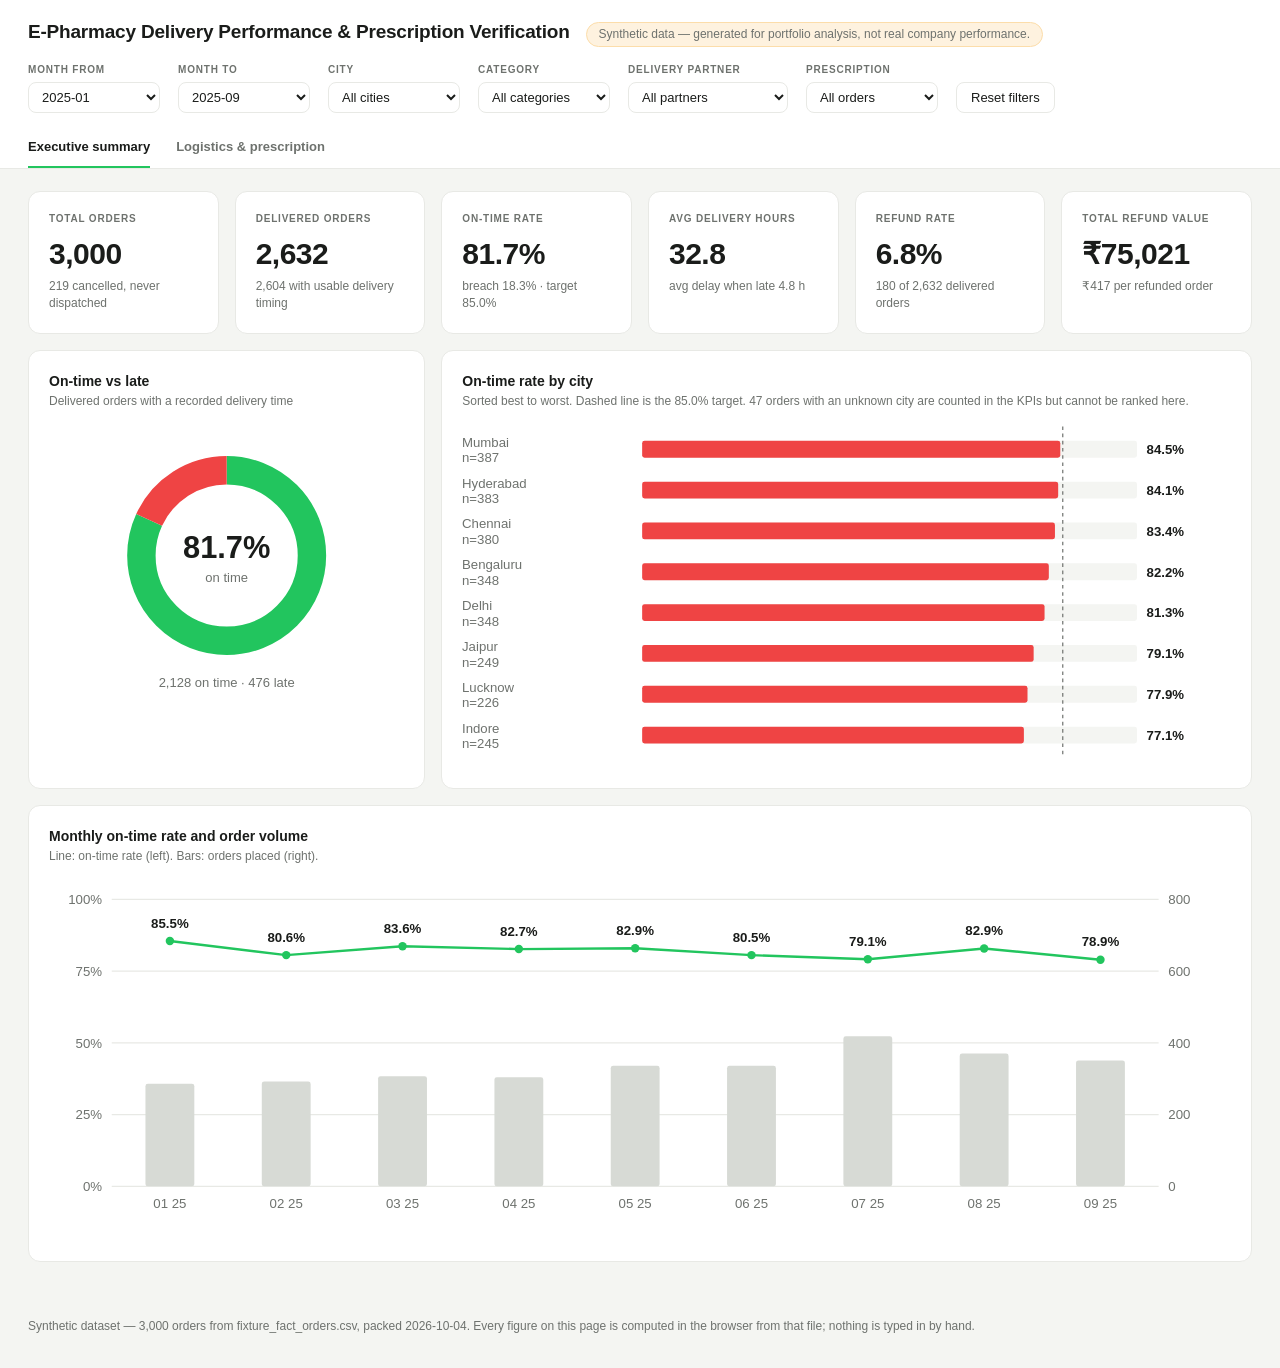
==== dashboard/index.html @ 130561b1 "Add synthetic data generator, cleaning pipeline and SQLite database Seeded generator with dirty-data" ====
<!DOCTYPE html>
<html lang="en">
<head>
<meta charset="utf-8">
<meta name="viewport" content="width=device-width, initial-scale=1">
<title>E-Pharmacy Delivery SLA Dashboard</title>
<link rel="stylesheet" href="styles.css">
</head>
<body>

<header class="topbar">
  <div class="masthead">
    <h1>E-Pharmacy Delivery Performance &amp; Prescription Verification</h1>
    <span class="disclaimer">Synthetic data — generated for portfolio analysis, not real company performance.</span>
  </div>

  <div class="filters">
    <div class="filter">
      <label for="f-from">Month from</label>
      <select id="f-from"></select>
    </div>
    <div class="filter">
      <label for="f-to">Month to</label>
      <select id="f-to"></select>
    </div>
    <div class="filter">
      <label for="f-city">City</label>
      <select id="f-city"></select>
    </div>
    <div class="filter">
      <label for="f-cat">Category</label>
      <select id="f-cat"></select>
    </div>
    <div class="filter">
      <label for="f-partner">Delivery partner</label>
      <select id="f-partner"></select>
    </div>
    <div class="filter">
      <label for="f-rx">Prescription</label>
      <select id="f-rx"></select>
    </div>
    <button id="reset" type="button">Reset filters</button>
  </div>

  <nav class="tabs" role="tablist">
    <button class="tab" id="tab-exec" role="tab" aria-selected="true" aria-controls="page-exec">Executive summary</button>
    <button class="tab" id="tab-ops" role="tab" aria-selected="false" aria-controls="page-ops">Logistics &amp; prescription</button>
  </nav>
</header>

<main>

<section class="page" id="page-exec" role="tabpanel" aria-labelledby="tab-exec">
  <div class="row" id="kpis"></div>

  <div class="row">
    <div class="card w4">
      <h2>On-time vs late</h2>
      <p class="sub">Delivered orders with a recorded delivery time</p>
      <div id="c-split"></div>
    </div>
    <div class="card w8">
      <h2>On-time rate by city</h2>
      <p class="sub" id="city-sub"></p>
      <div id="c-city"></div>
    </div>
  </div>

  <div class="row">
    <div class="card w12">
      <h2>Monthly on-time rate and order volume</h2>
      <p class="sub">Line: on-time rate (left). Bars: orders placed (right).</p>
      <div id="c-trend"></div>
    </div>
  </div>
</section>

<section class="page" id="page-ops" role="tabpanel" aria-labelledby="tab-ops" hidden>
  <div class="row">
    <div class="card w5">
      <h2>Late share by delivery partner</h2>
      <p class="sub">Bar length is the breach rate; n is the partner's SLA-eligible deliveries.</p>
      <div id="c-partner"></div>
    </div>
    <div class="card w7">
      <h2>On-time rate by city and partner</h2>
      <p class="sub" id="matrix-sub"></p>
      <div id="c-matrix"></div>
      <p class="note" id="matrix-note"></p>
    </div>
  </div>

  <div class="row">
    <div class="card w6">
      <h2>SLA breach rate by verification time</h2>
      <p class="sub">Prescription orders only, grouped by minutes to verify</p>
      <div id="c-bucket"></div>
      <p class="note">Verification happens <strong>inside</strong> the delivery window — the clock starts when the order is placed, so verification minutes are never added on top of delivery hours. These buckets are segmentation, not causation: slow verification and slow delivery can share an upstream cause.</p>
    </div>
    <div class="card w6">
      <h2>Chronic vs OTC</h2>
      <p class="sub">Same denominators as the KPI cards, split by medicine category</p>
      <div id="c-cat"></div>
    </div>
  </div>

  <div class="row">
    <div class="card w6">
      <h2>Refund value by city</h2>
      <p class="sub">Total refunded amount; refund incidence is reported separately in the KPI row.</p>
      <div id="c-refund-city"></div>
    </div>
    <div class="card w6">
      <h2>Refund value by partner</h2>
      <p class="sub">Total refunded amount on delivered orders</p>
      <div id="c-refund-partner"></div>
    </div>
  </div>
</section>

</main>

<footer id="provenance"></footer>

<script src="data/dashboard_data.js"></script>
<script src="app.js"></script>
</body>
</html>
---- dashboard/styles.css ----
:root {
  --canvas: #F4F5F2;
  --card: #FFFFFF;
  --border: #E8E9E5;
  --ink: #1A1C1A;
  --muted: #6E726E;
  --green: #22C55E;
  --red: #EF4444;
  --amber: #F59E0B;
  --gray: #D7DAD5;

  --radius: 12px;
  --pad: 20px;
  --font: "Segoe UI", "Segoe UI Variable Text", Tahoma, Geneva, Verdana, sans-serif;
}

* { box-sizing: border-box; }

body {
  margin: 0;
  background: var(--canvas);
  color: var(--ink);
  font-family: var(--font);
  font-size: 14px;
  line-height: 1.45;
}

h1, h2, h3 { margin: 0; font-weight: 600; }

.topbar {
  background: var(--card);
  border-bottom: 1px solid var(--border);
  padding: 18px 28px 0;
}

.masthead {
  display: flex;
  flex-wrap: wrap;
  align-items: baseline;
  gap: 8px 16px;
}

.masthead h1 { font-size: 19px; letter-spacing: -0.2px; }

.disclaimer {
  font-size: 12px;
  color: var(--muted);
  background: color-mix(in srgb, var(--amber) 13%, var(--card));
  border: 1px solid color-mix(in srgb, var(--amber) 35%, var(--card));
  border-radius: 999px;
  padding: 3px 12px;
}

.filters {
  display: flex;
  flex-wrap: wrap;
  align-items: flex-end;
  gap: 12px 18px;
  padding: 16px 0;
}

.filter { display: flex; flex-direction: column; gap: 4px; }

.filter label {
  font-size: 10px;
  font-weight: 600;
  letter-spacing: 0.08em;
  text-transform: uppercase;
  color: var(--muted);
}

select {
  font-family: inherit;
  font-size: 13px;
  color: var(--ink);
  background: var(--card);
  border: 1px solid var(--border);
  border-radius: 8px;
  padding: 6px 9px;
  min-width: 132px;
}

select:focus-visible, button:focus-visible {
  outline: 2px solid var(--green);
  outline-offset: 1px;
}

#reset {
  font-family: inherit;
  font-size: 13px;
  color: var(--ink);
  background: var(--card);
  border: 1px solid var(--border);
  border-radius: 8px;
  padding: 7px 14px;
  cursor: pointer;
}

#reset:hover { border-color: var(--gray); background: var(--canvas); }

.tabs { display: flex; gap: 26px; }

.tab {
  font-family: inherit;
  font-size: 13px;
  font-weight: 600;
  color: var(--muted);
  background: none;
  border: none;
  border-bottom: 2px solid transparent;
  padding: 10px 0 12px;
  cursor: pointer;
}

.tab[aria-selected="true"] { color: var(--ink); border-bottom-color: var(--green); }

main { padding: 22px 28px 40px; }

.page[hidden] { display: none; }

.row {
  display: grid;
  gap: 16px;
  margin-bottom: 16px;
  grid-template-columns: repeat(12, 1fr);
}

.card {
  background: var(--card);
  border: 1px solid var(--border);
  border-radius: var(--radius);
  padding: var(--pad);
  min-width: 0;
}

.card > h2 { font-size: 14px; margin-bottom: 2px; }

.card .sub {
  font-size: 12px;
  color: var(--muted);
  margin: 0 0 14px;
}

.kpi { grid-column: span 2; }

.kpi .label {
  font-size: 10px;
  font-weight: 600;
  letter-spacing: 0.08em;
  text-transform: uppercase;
  color: var(--muted);
}

.kpi .value {
  font-size: 30px;
  font-weight: 600;
  letter-spacing: -0.5px;
  margin: 6px 0 2px;
}

.kpi .delta { font-size: 12px; color: var(--muted); }

.w4 { grid-column: span 4; }
.w5 { grid-column: span 5; }
.w6 { grid-column: span 6; }
.w7 { grid-column: span 7; }
.w8 { grid-column: span 8; }
.w12 { grid-column: span 12; }

.chart { width: 100%; height: auto; display: block; }

.axis-text { font-size: 11px; fill: var(--muted); }
.value-text { font-size: 11px; font-weight: 600; fill: var(--ink); }
.donut-value { font-size: 26px; font-weight: 600; fill: var(--ink); }
.grid-line { stroke: var(--border); stroke-width: 1; }
.bar-pos { fill: var(--green); }
.bar-neg { fill: var(--red); }
.bar-warn { fill: var(--amber); }
.bar-mute { fill: var(--gray); }
.track { fill: var(--canvas); }
.arc-pos, .arc-neg { fill: none; stroke-width: 24; }
.arc-pos { stroke: var(--green); }
.arc-neg { stroke: var(--red); }
.target-line { stroke: var(--muted); stroke-width: 1; stroke-dasharray: 3 3; }
.trend-line { stroke: var(--green); stroke-width: 2; fill: none; }
.trend-dot { fill: var(--green); }

.legend {
  display: flex;
  flex-wrap: wrap;
  gap: 6px 16px;
  font-size: 12px;
  color: var(--muted);
  margin-top: 12px;
}

.legend span { display: inline-flex; align-items: center; gap: 6px; }

.swatch { width: 10px; height: 10px; border-radius: 2px; display: inline-block; }
.swatch.pos { background: var(--green); }
.swatch.neg { background: var(--red); }
.swatch.mute { background: var(--gray); }

.note {
  font-size: 12px;
  color: var(--muted);
  border-left: 2px solid var(--border);
  padding-left: 12px;
  margin: 14px 0 0;
}

table.matrix { border-collapse: collapse; width: 100%; font-size: 12px; }

table.matrix th {
  font-size: 10px;
  font-weight: 600;
  letter-spacing: 0.06em;
  text-transform: uppercase;
  color: var(--muted);
  text-align: center;
  padding: 7px 6px;
  border-bottom: 1px solid var(--border);
}

table.matrix th.rowhead { text-align: left; }

table.matrix td {
  text-align: center;
  padding: 8px 6px;
  border-bottom: 1px solid var(--border);
}

table.matrix td.rowhead {
  text-align: left;
  font-weight: 600;
  background: var(--card);
}

.cell-rate { font-weight: 600; display: block; }
.cell-n { font-size: 10px; color: var(--muted); display: block; }
.cell-thin { outline: 1px dashed var(--gray); outline-offset: -2px; opacity: 0.75; }

.empty {
  color: var(--muted);
  font-size: 13px;
  text-align: center;
  padding: 36px 0;
}

footer {
  padding: 0 28px 32px;
  font-size: 12px;
  color: var(--muted);
}

@media (max-width: 1100px) {
  .kpi { grid-column: span 4; }
  .w4, .w5, .w6, .w7, .w8 { grid-column: span 12; }
}

@media (max-width: 640px) {
  main, .topbar, footer { padding-left: 14px; padding-right: 14px; }
  .kpi { grid-column: span 6; }
}
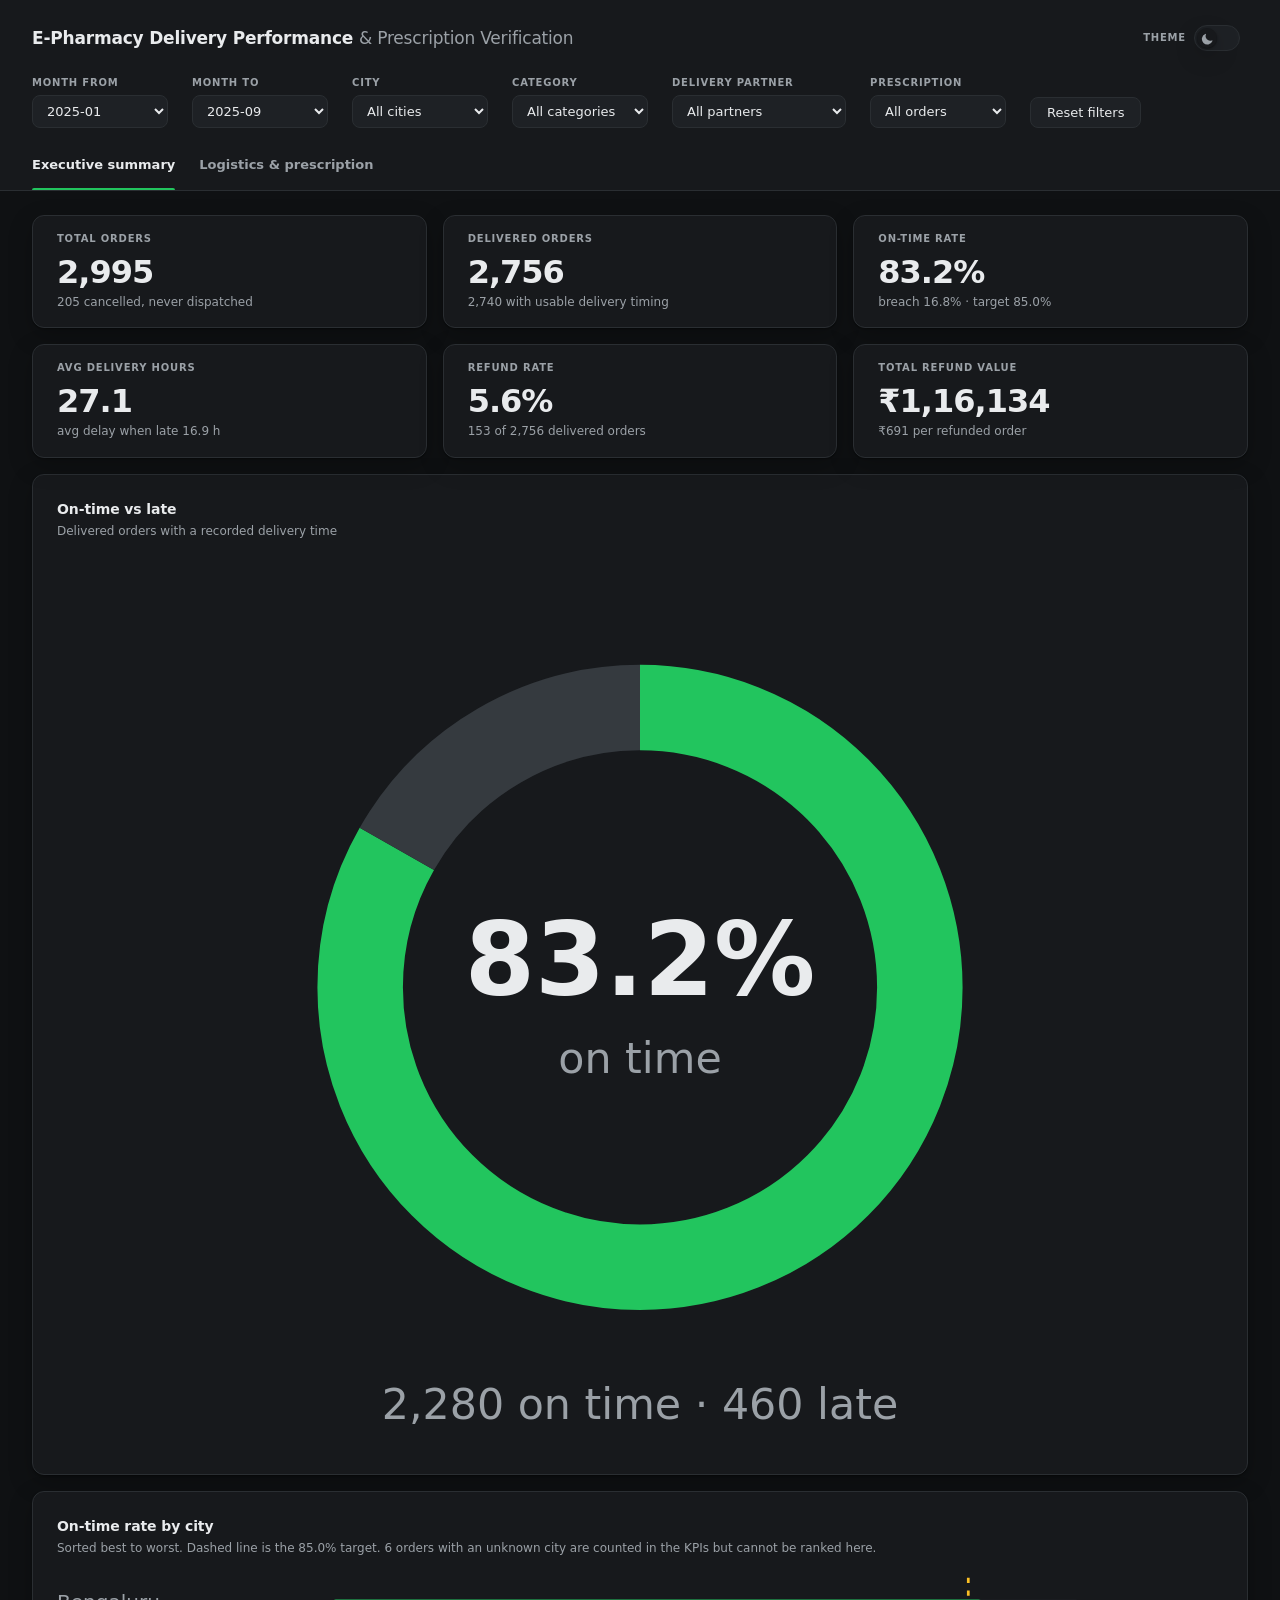
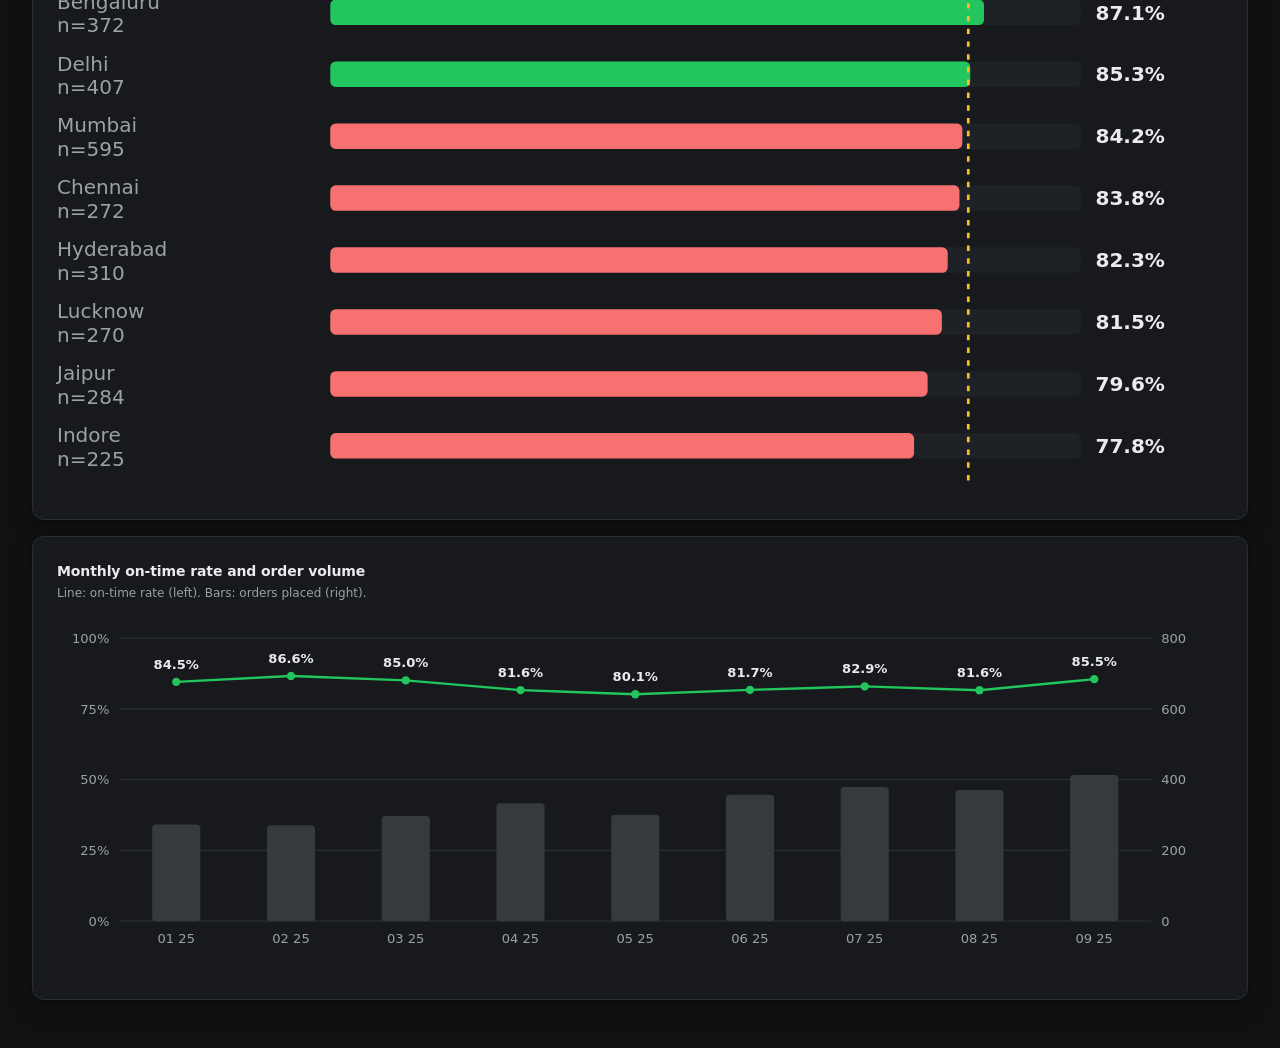
==== commit e730df5e: "Add Excel workbook and static dashboard Formula-driven KPI sheets with native charts, and a dependen" ====
--- a/dashboard/index.html
+++ b/dashboard/index.html
@@ -1,17 +1,38 @@
 <!DOCTYPE html>
-<html lang="en">
+<html lang="en" data-theme="dark">
 <head>
 <meta charset="utf-8">
 <meta name="viewport" content="width=device-width, initial-scale=1">
 <title>E-Pharmacy Delivery SLA Dashboard</title>
+<script>
+  // Runs before first paint so a stored light theme never flashes dark first.
+  try {
+    if (localStorage.getItem("theme") === "light") document.documentElement.dataset.theme = "light";
+  } catch (e) { /* private window or blocked storage: keep the default */ }
+</script>
 <link rel="stylesheet" href="styles.css">
 </head>
 <body>
 
 <header class="topbar">
   <div class="masthead">
-    <h1>E-Pharmacy Delivery Performance &amp; Prescription Verification</h1>
-    <span class="disclaimer">Synthetic data — generated for portfolio analysis, not real company performance.</span>
+    <h1>E-Pharmacy Delivery Performance <span>&amp; Prescription Verification</span></h1>
+    <button class="toggle" id="theme-toggle" type="button" aria-pressed="true">
+      <span class="toggle-label">Theme</span>
+      <span class="toggle-track">
+        <span class="toggle-thumb">
+          <svg class="icon moon" viewBox="0 0 16 16" aria-hidden="true">
+            <path d="M13.2 10.4A5.6 5.6 0 0 1 6.1 3a.6.6 0 0 0-.86-.67 6.8 6.8 0 1 0 8.9 8.9.6.6 0 0 0-.67-.86Z"/>
+          </svg>
+          <svg class="icon sun" viewBox="0 0 16 16" aria-hidden="true">
+            <circle cx="8" cy="8" r="3.1"/>
+            <g stroke-width="1.5" stroke-linecap="round">
+              <path d="M8 1v1.8M8 13.2V15M15 8h-1.8M2.8 8H1M12.95 3.05l-1.27 1.27M4.32 11.68l-1.27 1.27M12.95 12.95l-1.27-1.27M4.32 4.32 3.05 3.05"/>
+            </g>
+          </svg>
+        </span>
+      </span>
+    </button>
   </div>
 
   <div class="filters">
@@ -45,24 +66,32 @@
   <nav class="tabs" role="tablist">
     <button class="tab" id="tab-exec" role="tab" aria-selected="true" aria-controls="page-exec">Executive summary</button>
     <button class="tab" id="tab-ops" role="tab" aria-selected="false" aria-controls="page-ops">Logistics &amp; prescription</button>
+    <span class="tab-ink" aria-hidden="true"></span>
   </nav>
 </header>
 
-<main>
+<main id="board">
 
 <section class="page" id="page-exec" role="tabpanel" aria-labelledby="tab-exec">
-  <div class="row" id="kpis"></div>
+  <div class="row" id="kpis">
+    <div class="card kpi"><div class="skel skel-kpi"></div></div>
+    <div class="card kpi"><div class="skel skel-kpi"></div></div>
+    <div class="card kpi"><div class="skel skel-kpi"></div></div>
+    <div class="card kpi"><div class="skel skel-kpi"></div></div>
+    <div class="card kpi"><div class="skel skel-kpi"></div></div>
+    <div class="card kpi"><div class="skel skel-kpi"></div></div>
+  </div>
 
   <div class="row">
     <div class="card w4">
       <h2>On-time vs late</h2>
       <p class="sub">Delivered orders with a recorded delivery time</p>
-      <div id="c-split"></div>
+      <div class="plot" id="c-split"><div class="skel ar-donut"></div></div>
     </div>
     <div class="card w8">
       <h2>On-time rate by city</h2>
-      <p class="sub" id="city-sub"></p>
-      <div id="c-city"></div>
+      <p class="sub" id="city-sub">&nbsp;</p>
+      <div class="plot" id="c-city"><div class="skel ar-city"></div></div>
     </div>
   </div>
 
@@ -70,7 +99,7 @@
     <div class="card w12">
       <h2>Monthly on-time rate and order volume</h2>
       <p class="sub">Line: on-time rate (left). Bars: orders placed (right).</p>
-      <div id="c-trend"></div>
+      <div class="plot" id="c-trend"><div class="skel ar-trend"></div></div>
     </div>
   </div>
 </section>
@@ -80,12 +109,12 @@
     <div class="card w5">
       <h2>Late share by delivery partner</h2>
       <p class="sub">Bar length is the breach rate; n is the partner's SLA-eligible deliveries.</p>
-      <div id="c-partner"></div>
+      <div class="plot" id="c-partner"><div class="skel ar-partner"></div></div>
     </div>
     <div class="card w7">
       <h2>On-time rate by city and partner</h2>
-      <p class="sub" id="matrix-sub"></p>
-      <div id="c-matrix"></div>
+      <p class="sub" id="matrix-sub">&nbsp;</p>
+      <div class="plot" id="c-matrix"><div class="skel ar-matrix"></div></div>
       <p class="note" id="matrix-note"></p>
     </div>
   </div>
@@ -94,13 +123,13 @@
     <div class="card w6">
       <h2>SLA breach rate by verification time</h2>
       <p class="sub">Prescription orders only, grouped by minutes to verify</p>
-      <div id="c-bucket"></div>
+      <div class="plot" id="c-bucket"><div class="skel ar-plot"></div></div>
       <p class="note">Verification happens <strong>inside</strong> the delivery window — the clock starts when the order is placed, so verification minutes are never added on top of delivery hours. These buckets are segmentation, not causation: slow verification and slow delivery can share an upstream cause.</p>
     </div>
     <div class="card w6">
       <h2>Chronic vs OTC</h2>
       <p class="sub">Same denominators as the KPI cards, split by medicine category</p>
-      <div id="c-cat"></div>
+      <div class="plot" id="c-cat"><div class="skel ar-plot"></div></div>
     </div>
   </div>
 
@@ -108,21 +137,21 @@
     <div class="card w6">
       <h2>Refund value by city</h2>
       <p class="sub">Total refunded amount; refund incidence is reported separately in the KPI row.</p>
-      <div id="c-refund-city"></div>
+      <div class="plot" id="c-refund-city"><div class="skel ar-refund"></div></div>
     </div>
     <div class="card w6">
       <h2>Refund value by partner</h2>
       <p class="sub">Total refunded amount on delivered orders</p>
-      <div id="c-refund-partner"></div>
+      <div class="plot" id="c-refund-partner"><div class="skel ar-partner"></div></div>
     </div>
   </div>
 </section>
 
 </main>
 
-<footer id="provenance"></footer>
+<div class="tip" id="tip" role="tooltip" hidden></div>
 
-<script src="data/dashboard_data.js"></script>
-<script src="app.js"></script>
+<script defer src="data/dashboard_data.js"></script>
+<script defer src="app.js"></script>
 </body>
 </html>
--- a/dashboard/styles.css
+++ b/dashboard/styles.css
@@ -1,164 +1,261 @@
 :root {
-  --canvas: #F4F5F2;
-  --card: #FFFFFF;
+  --bg: #0F1113;
+  --surface: #17191C;
+  --surface-2: #1E2125;
+  --border: #2A2E32;
+  --ink: #E9EBED;
+  --label: #9BA1A7;
+  --accent: #22C55E;
+  --negative: #F87171;
+  --warning: #FBBF24;
+  --neutral: #353A3F;
+
+  --shadow: 0 1px 2px rgba(0, 0, 0, 0.4), 0 8px 24px rgba(0, 0, 0, 0.22);
+  --shadow-lift: 0 2px 4px rgba(0, 0, 0, 0.45), 0 14px 34px rgba(0, 0, 0, 0.3);
+  --skel-sheen: rgba(255, 255, 255, 0.06);
+
+  --s1: 4px;
+  --s2: 8px;
+  --s3: 12px;
+  --s4: 16px;
+  --s5: 24px;
+  --s6: 32px;
+
+  --fs-kpi: 32px;
+  --fs-h1: 17px;
+  --fs-title: 14px;
+  --fs-body: 13px;
+  --fs-cap: 12px;
+  --fs-micro: 10px;
+
+  --radius: 12px;
+  --radius-sm: 8px;
+  --quick: 140ms;
+  --ease: cubic-bezier(0.2, 0, 0.2, 1);
+  --font: "Segoe UI", "Segoe UI Variable Text", system-ui, Tahoma, sans-serif;
+}
+
+:root[data-theme="light"] {
+  --bg: #F4F5F2;
+  --surface: #FFFFFF;
+  --surface-2: var(--bg);
   --border: #E8E9E5;
   --ink: #1A1C1A;
-  --muted: #6E726E;
-  --green: #22C55E;
-  --red: #EF4444;
-  --amber: #F59E0B;
-  --gray: #D7DAD5;
-
-  --radius: 12px;
-  --pad: 20px;
-  --font: "Segoe UI", "Segoe UI Variable Text", Tahoma, Geneva, Verdana, sans-serif;
+  --label: #6E726E;
+  --negative: #EF4444;
+  --warning: #F59E0B;
+  --neutral: #D7DAD5;
+
+  --shadow: 0 1px 2px rgba(26, 28, 26, 0.05), 0 6px 18px rgba(26, 28, 26, 0.05);
+  --shadow-lift: 0 2px 4px rgba(26, 28, 26, 0.07), 0 12px 28px rgba(26, 28, 26, 0.09);
+  --skel-sheen: rgba(26, 28, 26, 0.05);
 }
 
 * { box-sizing: border-box; }
 
 body {
   margin: 0;
-  background: var(--canvas);
+  background: var(--bg);
   color: var(--ink);
   font-family: var(--font);
-  font-size: 14px;
+  font-size: var(--fs-body);
   line-height: 1.45;
+  -webkit-font-smoothing: antialiased;
 }
 
 h1, h2, h3 { margin: 0; font-weight: 600; }
 
+.num, .kpi .value, .kpi .delta, table.matrix td, .chart text {
+  font-variant-numeric: tabular-nums;
+  font-feature-settings: "tnum" 1;
+}
+
 .topbar {
-  background: var(--card);
+  background: var(--surface);
   border-bottom: 1px solid var(--border);
-  padding: 18px 28px 0;
+  padding: var(--s4) var(--s6) 0;
+  position: sticky;
+  top: 0;
+  z-index: 5;
 }
 
 .masthead {
   display: flex;
   flex-wrap: wrap;
-  align-items: baseline;
-  gap: 8px 16px;
-}
-
-.masthead h1 { font-size: 19px; letter-spacing: -0.2px; }
-
-.disclaimer {
-  font-size: 12px;
-  color: var(--muted);
-  background: color-mix(in srgb, var(--amber) 13%, var(--card));
-  border: 1px solid color-mix(in srgb, var(--amber) 35%, var(--card));
+  align-items: center;
+  gap: var(--s2) var(--s4);
+}
+
+.masthead h1 {
+  font-size: var(--fs-h1);
+  letter-spacing: -0.2px;
+  margin-right: auto;
+}
+
+.masthead h1 span { color: var(--label); font-weight: 500; }
+
+
+.toggle {
+  display: inline-flex;
+  align-items: center;
+  gap: var(--s2);
+  min-height: 44px;
+  padding: 0 var(--s2);
+  background: none;
+  border: none;
+  border-radius: var(--radius-sm);
+  cursor: pointer;
+  font: inherit;
+  color: var(--label);
+}
+
+.toggle-label {
+  font-size: var(--fs-micro);
+  font-weight: 600;
+  letter-spacing: 0.08em;
+  text-transform: uppercase;
+}
+
+.toggle-track {
+  position: relative;
+  width: 46px;
+  height: 26px;
   border-radius: 999px;
-  padding: 3px 12px;
-}
+  background: var(--surface-2);
+  border: 1px solid var(--border);
+  transition: background var(--quick) var(--ease);
+}
+
+.toggle-thumb {
+  position: absolute;
+  top: 2px;
+  left: 2px;
+  width: 20px;
+  height: 20px;
+  border-radius: 50%;
+  background: var(--surface);
+  box-shadow: var(--shadow);
+  display: grid;
+  place-items: center;
+  transition: transform var(--quick) var(--ease);
+}
+
+:root[data-theme="light"] .toggle-thumb { transform: translateX(20px); }
+
+.icon { width: 13px; height: 13px; fill: var(--label); stroke: var(--label); }
+.icon.sun { stroke-width: 0; display: none; }
+.icon.sun circle { stroke-width: 0; }
+.icon.moon { stroke-width: 0; }
+:root[data-theme="light"] .icon.moon { display: none; }
+:root[data-theme="light"] .icon.sun { display: block; }
 
 .filters {
   display: flex;
   flex-wrap: wrap;
   align-items: flex-end;
-  gap: 12px 18px;
-  padding: 16px 0;
-}
-
-.filter { display: flex; flex-direction: column; gap: 4px; }
-
-.filter label {
-  font-size: 10px;
+  gap: var(--s3) var(--s5);
+  padding: var(--s4) 0;
+}
+
+.filter { display: flex; flex-direction: column; gap: var(--s1); }
+
+.filter label, .kpi .label, table.matrix th {
+  font-size: var(--fs-micro);
   font-weight: 600;
   letter-spacing: 0.08em;
   text-transform: uppercase;
-  color: var(--muted);
-}
-
-select {
+  color: var(--label);
+}
+
+select, #reset {
   font-family: inherit;
-  font-size: 13px;
+  font-size: var(--fs-body);
   color: var(--ink);
-  background: var(--card);
+  background: var(--surface-2);
   border: 1px solid var(--border);
-  border-radius: 8px;
-  padding: 6px 9px;
-  min-width: 132px;
-}
-
-select:focus-visible, button:focus-visible {
-  outline: 2px solid var(--green);
-  outline-offset: 1px;
-}
-
-#reset {
-  font-family: inherit;
-  font-size: 13px;
-  color: var(--ink);
-  background: var(--card);
-  border: 1px solid var(--border);
-  border-radius: 8px;
-  padding: 7px 14px;
-  cursor: pointer;
-}
-
-#reset:hover { border-color: var(--gray); background: var(--canvas); }
-
-.tabs { display: flex; gap: 26px; }
+  border-radius: var(--radius-sm);
+  padding: 7px 10px;
+  transition: border-color var(--quick) var(--ease), background var(--quick) var(--ease);
+}
+
+select { min-width: 136px; }
+select:hover, #reset:hover { border-color: var(--label); }
+#reset { cursor: pointer; padding: 7px var(--s4); }
+
+:is(select, button):focus-visible {
+  outline: 2px solid var(--accent);
+  outline-offset: 2px;
+}
+
+.tabs { display: flex; gap: var(--s5); position: relative; }
 
 .tab {
-  font-family: inherit;
-  font-size: 13px;
+  font: inherit;
   font-weight: 600;
-  color: var(--muted);
+  color: var(--label);
   background: none;
   border: none;
-  border-bottom: 2px solid transparent;
-  padding: 10px 0 12px;
+  padding: var(--s3) 0 var(--s4);
   cursor: pointer;
-}
-
-.tab[aria-selected="true"] { color: var(--ink); border-bottom-color: var(--green); }
-
-main { padding: 22px 28px 40px; }
+  transition: color var(--quick) var(--ease);
+}
+
+.tab:hover { color: var(--ink); }
+.tab[aria-selected="true"] { color: var(--ink); }
+
+.tab-ink {
+  position: absolute;
+  bottom: 0;
+  left: 0;
+  height: 2px;
+  width: 0;
+  background: var(--accent);
+  border-radius: 2px 2px 0 0;
+  transition: transform var(--quick) var(--ease), width var(--quick) var(--ease);
+}
+
+main { padding: var(--s5) var(--s6) var(--s6); }
 
 .page[hidden] { display: none; }
 
 .row {
   display: grid;
-  gap: 16px;
-  margin-bottom: 16px;
+  gap: var(--s4);
+  margin-bottom: var(--s4);
   grid-template-columns: repeat(12, 1fr);
 }
 
 .card {
-  background: var(--card);
+  background: var(--surface);
   border: 1px solid var(--border);
   border-radius: var(--radius);
-  padding: var(--pad);
+  padding: var(--s5);
   min-width: 0;
-}
-
-.card > h2 { font-size: 14px; margin-bottom: 2px; }
+  box-shadow: var(--shadow);
+  transition: box-shadow var(--quick) var(--ease), border-color var(--quick) var(--ease);
+}
+
+.card:hover { box-shadow: var(--shadow-lift); border-color: var(--neutral); }
+
+.card > h2 { font-size: var(--fs-title); letter-spacing: -0.1px; }
 
 .card .sub {
-  font-size: 12px;
-  color: var(--muted);
-  margin: 0 0 14px;
-}
-
-.kpi { grid-column: span 2; }
-
-.kpi .label {
-  font-size: 10px;
-  font-weight: 600;
-  letter-spacing: 0.08em;
-  text-transform: uppercase;
-  color: var(--muted);
-}
+  font-size: var(--fs-cap);
+  color: var(--label);
+  margin: var(--s1) 0 var(--s4);
+}
+
+.kpi { grid-column: span 2; padding: var(--s4) var(--s5); }
 
 .kpi .value {
-  font-size: 30px;
-  font-weight: 600;
-  letter-spacing: -0.5px;
-  margin: 6px 0 2px;
-}
-
-.kpi .delta { font-size: 12px; color: var(--muted); }
+  font-size: var(--fs-kpi);
+  font-weight: 650;
+  letter-spacing: -1px;
+  line-height: 1.1;
+  margin: var(--s2) 0 var(--s1);
+}
+
+.kpi .delta { font-size: var(--fs-cap); color: var(--label); }
 
 .w4 { grid-column: span 4; }
 .w5 { grid-column: span 5; }
@@ -167,98 +264,176 @@
 .w8 { grid-column: span 8; }
 .w12 { grid-column: span 12; }
 
-.chart { width: 100%; height: auto; display: block; }
-
-.axis-text { font-size: 11px; fill: var(--muted); }
+.chart { width: 100%; height: auto; display: block; overflow: visible; }
+
+.axis-text { font-size: 11px; fill: var(--label); }
 .value-text { font-size: 11px; font-weight: 600; fill: var(--ink); }
-.donut-value { font-size: 26px; font-weight: 600; fill: var(--ink); }
 .grid-line { stroke: var(--border); stroke-width: 1; }
-.bar-pos { fill: var(--green); }
-.bar-neg { fill: var(--red); }
-.bar-warn { fill: var(--amber); }
-.bar-mute { fill: var(--gray); }
-.track { fill: var(--canvas); }
-.arc-pos, .arc-neg { fill: none; stroke-width: 24; }
-.arc-pos { stroke: var(--green); }
-.arc-neg { stroke: var(--red); }
-.target-line { stroke: var(--muted); stroke-width: 1; stroke-dasharray: 3 3; }
-.trend-line { stroke: var(--green); stroke-width: 2; fill: none; }
-.trend-dot { fill: var(--green); }
+.track { fill: var(--surface-2); }
+.bar-pos { fill: var(--accent); }
+.bar-neg { fill: var(--negative); }
+.bar-mute { fill: var(--neutral); }
+.target-line { stroke: var(--warning); stroke-width: 1.5; stroke-dasharray: 3 4; }
+.trend-line { stroke: var(--accent); stroke-width: 2; fill: none; stroke-linejoin: round; }
+.trend-dot { fill: var(--accent); }
+.arc-pos, .arc-neg { fill: none; stroke-width: 22; }
+.arc-pos { stroke: var(--accent); }
+.arc-neg { stroke: var(--neutral); }
+.donut-value { font-size: 26px; font-weight: 650; fill: var(--ink); }
+
+.bar { transition: opacity var(--quick) var(--ease); }
+.plot:hover .bar { opacity: 0.55; }
+.plot:hover .bar:hover { opacity: 1; }
 
 .legend {
   display: flex;
   flex-wrap: wrap;
-  gap: 6px 16px;
-  font-size: 12px;
-  color: var(--muted);
-  margin-top: 12px;
+  gap: var(--s1) var(--s4);
+  font-size: var(--fs-cap);
+  color: var(--label);
+  margin-top: var(--s3);
 }
 
 .legend span { display: inline-flex; align-items: center; gap: 6px; }
 
 .swatch { width: 10px; height: 10px; border-radius: 2px; display: inline-block; }
-.swatch.pos { background: var(--green); }
-.swatch.neg { background: var(--red); }
-.swatch.mute { background: var(--gray); }
+.swatch.pos { background: var(--accent); }
+.swatch.mute { background: var(--neutral); }
 
 .note {
-  font-size: 12px;
-  color: var(--muted);
+  font-size: var(--fs-cap);
+  color: var(--label);
   border-left: 2px solid var(--border);
-  padding-left: 12px;
-  margin: 14px 0 0;
-}
-
-table.matrix { border-collapse: collapse; width: 100%; font-size: 12px; }
+  padding-left: var(--s3);
+  margin: var(--s4) 0 0;
+}
+
+table.matrix { border-collapse: collapse; width: 100%; font-size: var(--fs-cap); }
 
 table.matrix th {
-  font-size: 10px;
-  font-weight: 600;
-  letter-spacing: 0.06em;
-  text-transform: uppercase;
-  color: var(--muted);
   text-align: center;
-  padding: 7px 6px;
+  padding: var(--s2) 6px;
   border-bottom: 1px solid var(--border);
 }
 
-table.matrix th.rowhead { text-align: left; }
+table.matrix th.rowhead, table.matrix td.rowhead { text-align: left; }
 
 table.matrix td {
   text-align: center;
-  padding: 8px 6px;
+  padding: var(--s2) 6px;
   border-bottom: 1px solid var(--border);
-}
-
-table.matrix td.rowhead {
-  text-align: left;
-  font-weight: 600;
-  background: var(--card);
-}
+  color: var(--ink);
+}
+
+table.matrix td.rowhead { font-weight: 600; background: var(--surface); }
 
 .cell-rate { font-weight: 600; display: block; }
-.cell-n { font-size: 10px; color: var(--muted); display: block; }
-.cell-thin { outline: 1px dashed var(--gray); outline-offset: -2px; opacity: 0.75; }
+.cell-n { font-size: var(--fs-micro); color: var(--label); display: block; }
+.cell-thin { outline: 1px dashed var(--warning); outline-offset: -3px; }
+.cell-thin .cell-n { color: var(--warning); }
 
 .empty {
-  color: var(--muted);
-  font-size: 13px;
+  color: var(--label);
+  font-size: var(--fs-body);
   text-align: center;
-  padding: 36px 0;
-}
-
-footer {
-  padding: 0 28px 32px;
-  font-size: 12px;
-  color: var(--muted);
-}
-
-@media (max-width: 1100px) {
+  padding: var(--s6) var(--s4);
+  border: 1px dashed var(--border);
+  border-radius: var(--radius-sm);
+  margin: 0;
+}
+
+.tip {
+  position: fixed;
+  z-index: 20;
+  pointer-events: none;
+  background: var(--surface-2);
+  color: var(--ink);
+  border: 1px solid var(--border);
+  border-radius: var(--radius-sm);
+  box-shadow: var(--shadow-lift);
+  padding: 6px 10px;
+  font-size: var(--fs-cap);
+  white-space: nowrap;
+}
+
+.skel {
+  background: var(--surface-2);
+  border-radius: var(--radius-sm);
+  position: relative;
+  overflow: hidden;
+}
+
+.skel::after {
+  content: "";
+  position: absolute;
+  inset: 0;
+  transform: translateX(-100%);
+  background: linear-gradient(90deg, transparent, var(--skel-sheen), transparent);
+  animation: sheen 1.4s infinite;
+}
+
+@keyframes sheen { to { transform: translateX(100%); } }
+
+.skel-kpi { height: 74px; }
+.ar-donut { aspect-ratio: 300 / 230; }
+.ar-city { aspect-ratio: 640 / 286; }
+.ar-trend { aspect-ratio: 980 / 300; }
+.ar-partner { aspect-ratio: 640 / 184; }
+.ar-plot { aspect-ratio: 640 / 280; }
+.ar-refund { aspect-ratio: 640 / 320; }
+.ar-matrix { aspect-ratio: 640 / 300; }
+
+/* Only shows when a recompute outlasts the delay, so fast filter changes never strobe. */
+.plot { position: relative; }
+
+.plot::after {
+  content: "";
+  position: absolute;
+  inset: 0;
+  border-radius: var(--radius-sm);
+  background: var(--surface);
+  opacity: 0;
+  pointer-events: none;
+}
+
+.busy .plot::after {
+  opacity: 0.6;
+  transition: opacity var(--quick) var(--ease) 120ms;
+}
+
+.busy .plot { cursor: progress; }
+
+.enter { animation: rise 220ms var(--ease) both; }
+
+@keyframes rise {
+  from { opacity: 0; transform: translateY(4px); }
+  to { opacity: 1; transform: none; }
+}
+
+@media (max-width: 1280px) {
   .kpi { grid-column: span 4; }
   .w4, .w5, .w6, .w7, .w8 { grid-column: span 12; }
 }
 
-@media (max-width: 640px) {
-  main, .topbar, footer { padding-left: 14px; padding-right: 14px; }
+@media (max-width: 900px) {
+  main, .topbar { padding-left: var(--s4); padding-right: var(--s4); }
   .kpi { grid-column: span 6; }
-}
+  .card { padding: var(--s4); }
+  .masthead h1 span { display: none; }
+  select { min-width: 120px; }
+}
+
+@media (max-width: 560px) {
+  .kpi { grid-column: span 12; }
+  .filters { gap: var(--s2) var(--s3); }
+  :root { --fs-kpi: 27px; }
+}
+
+@media (prefers-reduced-motion: reduce) {
+  *, *::before, *::after {
+    animation-duration: 0.01ms !important;
+    animation-iteration-count: 1 !important;
+    transition-duration: 0.01ms !important;
+  }
+  .skel::after { display: none; }
+}
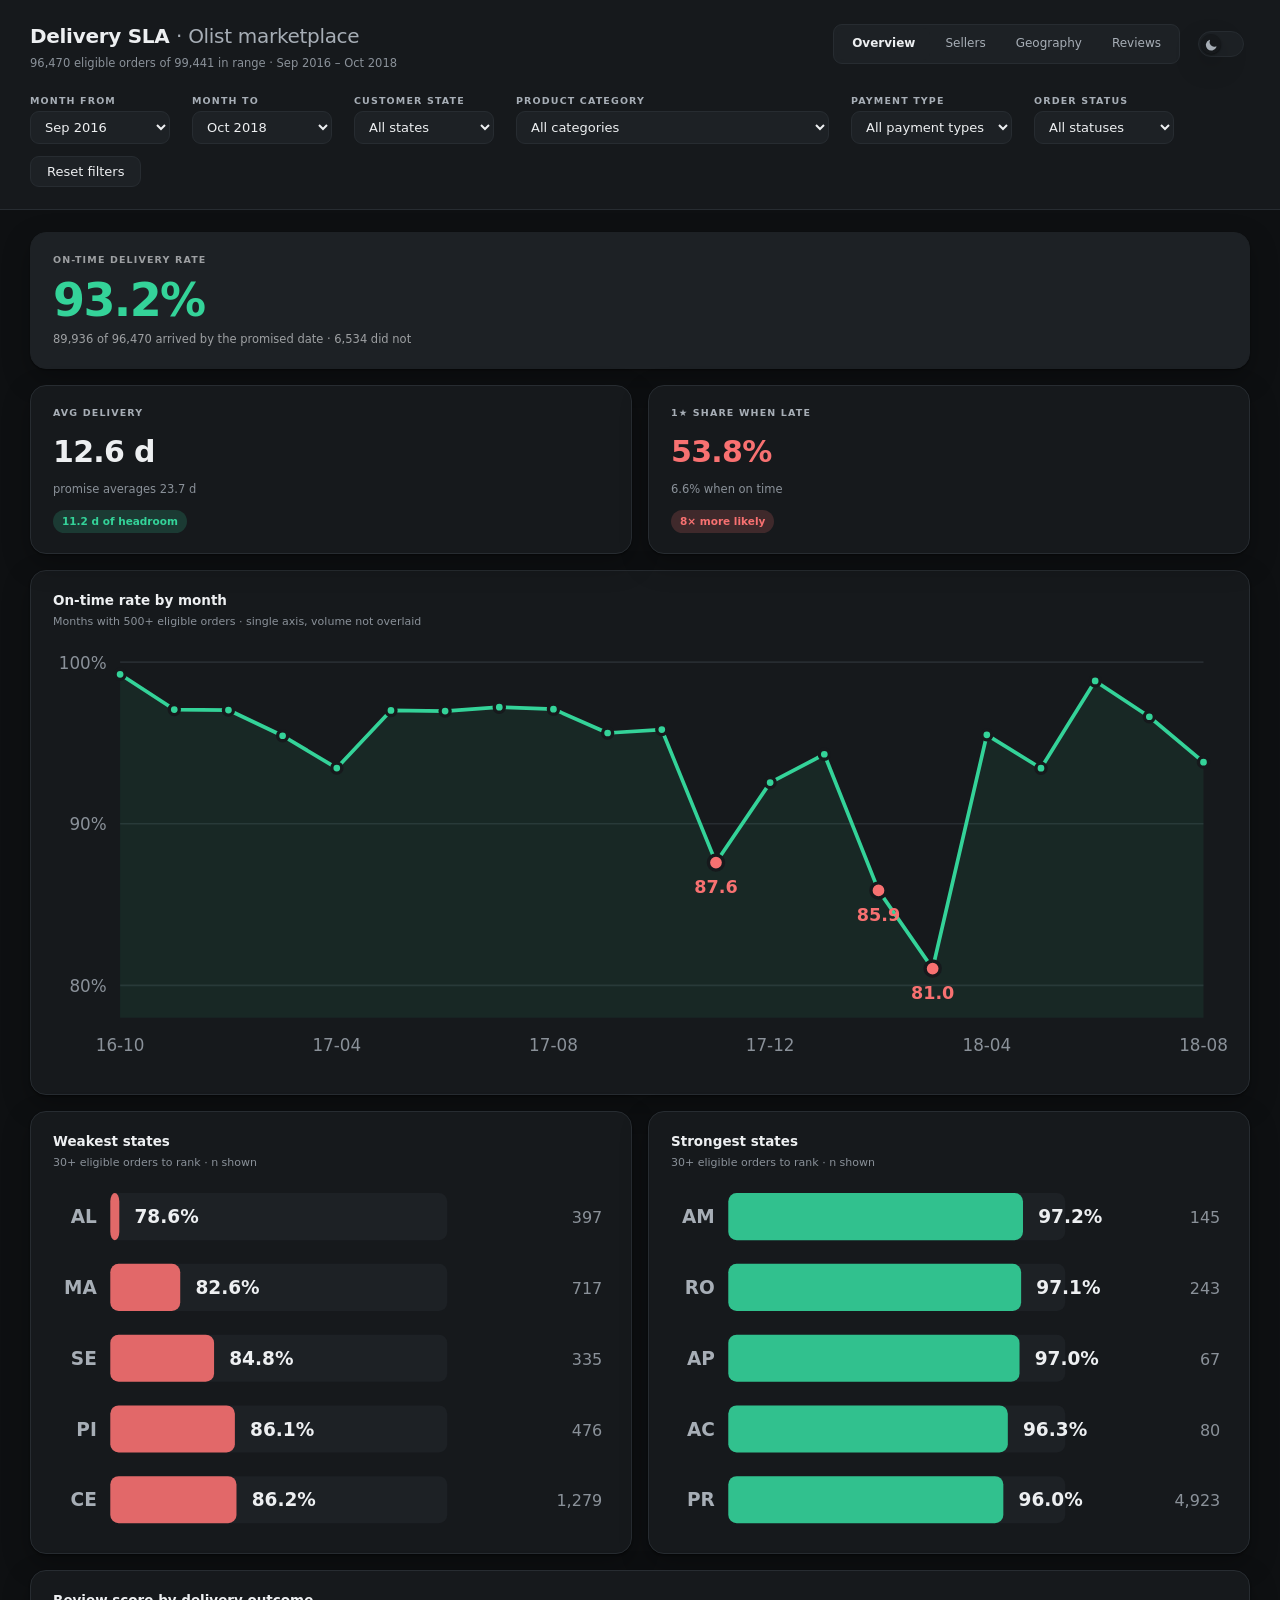
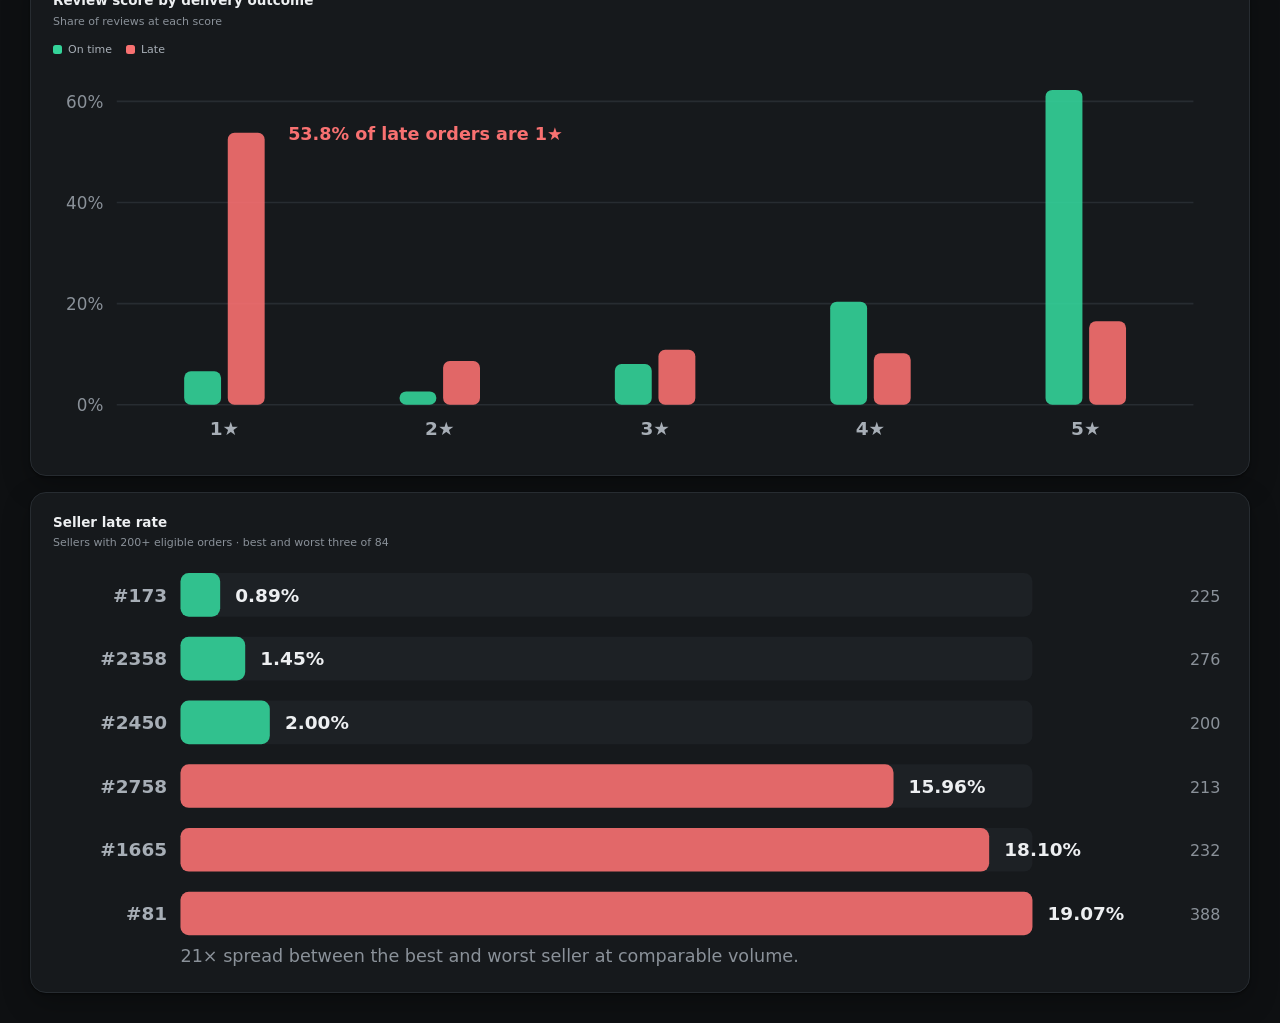
==== commit ef078e69: "Add SQL analysis suite and business findings for the Olist dataset Six queries with documented denom" ====
--- a/dashboard/index.html
+++ b/dashboard/index.html
@@ -3,7 +3,7 @@
 <head>
 <meta charset="utf-8">
 <meta name="viewport" content="width=device-width, initial-scale=1">
-<title>E-Pharmacy Delivery SLA Dashboard</title>
+<title>Delivery SLA — Olist marketplace</title>
 <script>
   // Runs before first paint so a stored light theme never flashes dark first.
   try {
@@ -16,134 +16,168 @@
 
 <header class="topbar">
   <div class="masthead">
-    <h1>E-Pharmacy Delivery Performance <span>&amp; Prescription Verification</span></h1>
-    <button class="toggle" id="theme-toggle" type="button" aria-pressed="true">
-      <span class="toggle-label">Theme</span>
-      <span class="toggle-track">
-        <span class="toggle-thumb">
-          <svg class="icon moon" viewBox="0 0 16 16" aria-hidden="true">
-            <path d="M13.2 10.4A5.6 5.6 0 0 1 6.1 3a.6.6 0 0 0-.86-.67 6.8 6.8 0 1 0 8.9 8.9.6.6 0 0 0-.67-.86Z"/>
-          </svg>
-          <svg class="icon sun" viewBox="0 0 16 16" aria-hidden="true">
-            <circle cx="8" cy="8" r="3.1"/>
-            <g stroke-width="1.5" stroke-linecap="round">
-              <path d="M8 1v1.8M8 13.2V15M15 8h-1.8M2.8 8H1M12.95 3.05l-1.27 1.27M4.32 11.68l-1.27 1.27M12.95 12.95l-1.27-1.27M4.32 4.32 3.05 3.05"/>
-            </g>
-          </svg>
+    <div>
+      <h1>Delivery SLA <span>· Olist marketplace</span></h1>
+      <div class="scope" id="scope">&nbsp;</div>
+    </div>
+    <div class="controls">
+      <nav class="seg" role="tablist">
+        <button class="tab" id="tab-overview" role="tab" aria-selected="true" aria-controls="page-overview">Overview</button>
+        <button class="tab" id="tab-sellers" role="tab" aria-selected="false" aria-controls="page-sellers">Sellers</button>
+        <button class="tab" id="tab-geo" role="tab" aria-selected="false" aria-controls="page-geo">Geography</button>
+        <button class="tab" id="tab-reviews" role="tab" aria-selected="false" aria-controls="page-reviews">Reviews</button>
+      </nav>
+      <button class="toggle" id="theme-toggle" type="button" aria-pressed="true">
+        <span class="toggle-track">
+          <span class="toggle-thumb">
+            <svg class="icon moon" viewBox="0 0 16 16" aria-hidden="true">
+              <path d="M13.2 10.4A5.6 5.6 0 0 1 6.1 3a.6.6 0 0 0-.86-.67 6.8 6.8 0 1 0 8.9 8.9.6.6 0 0 0-.67-.86Z"/>
+            </svg>
+            <svg class="icon sun" viewBox="0 0 16 16" aria-hidden="true">
+              <circle cx="8" cy="8" r="3.1"/>
+              <g stroke-width="1.5" stroke-linecap="round">
+                <path d="M8 1v1.8M8 13.2V15M15 8h-1.8M2.8 8H1M12.95 3.05l-1.27 1.27M4.32 11.68l-1.27 1.27M12.95 12.95l-1.27-1.27M4.32 4.32 3.05 3.05"/>
+              </g>
+            </svg>
+          </span>
         </span>
-      </span>
-    </button>
+      </button>
+    </div>
   </div>
 
   <div class="filters">
-    <div class="filter">
-      <label for="f-from">Month from</label>
-      <select id="f-from"></select>
-    </div>
-    <div class="filter">
-      <label for="f-to">Month to</label>
-      <select id="f-to"></select>
-    </div>
-    <div class="filter">
-      <label for="f-city">City</label>
-      <select id="f-city"></select>
-    </div>
-    <div class="filter">
-      <label for="f-cat">Category</label>
-      <select id="f-cat"></select>
-    </div>
-    <div class="filter">
-      <label for="f-partner">Delivery partner</label>
-      <select id="f-partner"></select>
-    </div>
-    <div class="filter">
-      <label for="f-rx">Prescription</label>
-      <select id="f-rx"></select>
-    </div>
+    <div class="filter"><label for="f-from">Month from</label><select id="f-from"></select></div>
+    <div class="filter"><label for="f-to">Month to</label><select id="f-to"></select></div>
+    <div class="filter"><label for="f-state">Customer state</label><select id="f-state"></select></div>
+    <div class="filter"><label for="f-category">Product category</label><select id="f-category"></select></div>
+    <div class="filter"><label for="f-payment">Payment type</label><select id="f-payment"></select></div>
+    <div class="filter"><label for="f-status">Order status</label><select id="f-status"></select></div>
     <button id="reset" type="button">Reset filters</button>
   </div>
-
-  <nav class="tabs" role="tablist">
-    <button class="tab" id="tab-exec" role="tab" aria-selected="true" aria-controls="page-exec">Executive summary</button>
-    <button class="tab" id="tab-ops" role="tab" aria-selected="false" aria-controls="page-ops">Logistics &amp; prescription</button>
-    <span class="tab-ink" aria-hidden="true"></span>
-  </nav>
 </header>
 
 <main id="board">
 
-<section class="page" id="page-exec" role="tabpanel" aria-labelledby="tab-exec">
-  <div class="row" id="kpis">
-    <div class="card kpi"><div class="skel skel-kpi"></div></div>
-    <div class="card kpi"><div class="skel skel-kpi"></div></div>
-    <div class="card kpi"><div class="skel skel-kpi"></div></div>
-    <div class="card kpi"><div class="skel skel-kpi"></div></div>
-    <div class="card kpi"><div class="skel skel-kpi"></div></div>
-    <div class="card kpi"><div class="skel skel-kpi"></div></div>
+<section class="page bento" id="page-overview" role="tabpanel" aria-labelledby="tab-overview">
+  <div class="t hero span2" id="k-otd"><div class="skel skel-hero"></div></div>
+  <div class="t" id="k-speed"><div class="skel skel-kpi"></div></div>
+  <div class="t" id="k-onestar"><div class="skel skel-kpi"></div></div>
+
+  <div class="t span2">
+    <div class="h">On-time rate by month</div>
+    <div class="hs">Months with 500+ eligible orders · single axis, volume not overlaid</div>
+    <div class="plot" id="c-trend"><div class="skel ar-wide"></div></div>
+  </div>
+  <div class="t">
+    <div class="h">Weakest states</div>
+    <div class="hs" id="s-worst">&nbsp;</div>
+    <div class="plot" id="c-worst"><div class="skel ar-tall"></div></div>
+  </div>
+  <div class="t">
+    <div class="h">Strongest states</div>
+    <div class="hs" id="s-best">&nbsp;</div>
+    <div class="plot" id="c-best"><div class="skel ar-tall"></div></div>
   </div>
 
-  <div class="row">
-    <div class="card w4">
-      <h2>On-time vs late</h2>
-      <p class="sub">Delivered orders with a recorded delivery time</p>
-      <div class="plot" id="c-split"><div class="skel ar-donut"></div></div>
-    </div>
-    <div class="card w8">
-      <h2>On-time rate by city</h2>
-      <p class="sub" id="city-sub">&nbsp;</p>
-      <div class="plot" id="c-city"><div class="skel ar-city"></div></div>
-    </div>
+  <div class="t span2">
+    <div class="h">Review score by delivery outcome</div>
+    <div class="hs">Share of reviews at each score</div>
+    <div class="legend"><span><i class="sw good"></i>On time</span><span><i class="sw bad"></i>Late</span></div>
+    <div class="plot" id="c-review"><div class="skel ar-wide"></div></div>
   </div>
-
-  <div class="row">
-    <div class="card w12">
-      <h2>Monthly on-time rate and order volume</h2>
-      <p class="sub">Line: on-time rate (left). Bars: orders placed (right).</p>
-      <div class="plot" id="c-trend"><div class="skel ar-trend"></div></div>
-    </div>
+  <div class="t span2">
+    <div class="h">Seller late rate</div>
+    <div class="hs" id="s-sellers">&nbsp;</div>
+    <div class="plot" id="c-sellers"><div class="skel ar-wide"></div></div>
   </div>
 </section>
 
-<section class="page" id="page-ops" role="tabpanel" aria-labelledby="tab-ops" hidden>
-  <div class="row">
-    <div class="card w5">
-      <h2>Late share by delivery partner</h2>
-      <p class="sub">Bar length is the breach rate; n is the partner's SLA-eligible deliveries.</p>
-      <div class="plot" id="c-partner"><div class="skel ar-partner"></div></div>
-    </div>
-    <div class="card w7">
-      <h2>On-time rate by city and partner</h2>
-      <p class="sub" id="matrix-sub">&nbsp;</p>
-      <div class="plot" id="c-matrix"><div class="skel ar-matrix"></div></div>
-      <p class="note" id="matrix-note"></p>
-    </div>
+<section class="page bento" id="page-sellers" role="tabpanel" aria-labelledby="tab-sellers" hidden>
+  <div class="t hero span2" id="k-spread"><div class="skel skel-hero"></div></div>
+  <div class="t" id="k-ranked"><div class="skel skel-kpi"></div></div>
+  <div class="t" id="k-median"><div class="skel skel-kpi"></div></div>
+
+  <div class="t span2">
+    <div class="h">Worst sellers by late rate</div>
+    <div class="hs" id="s-worstsell">&nbsp;</div>
+    <div class="plot" id="c-worstsell"><div class="skel ar-wide"></div></div>
+  </div>
+  <div class="t span2">
+    <div class="h">Best sellers by late rate</div>
+    <div class="hs" id="s-bestsell">&nbsp;</div>
+    <div class="plot" id="c-bestsell"><div class="skel ar-wide"></div></div>
   </div>
 
-  <div class="row">
-    <div class="card w6">
-      <h2>SLA breach rate by verification time</h2>
-      <p class="sub">Prescription orders only, grouped by minutes to verify</p>
-      <div class="plot" id="c-bucket"><div class="skel ar-plot"></div></div>
-      <p class="note">Verification happens <strong>inside</strong> the delivery window — the clock starts when the order is placed, so verification minutes are never added on top of delivery hours. These buckets are segmentation, not causation: slow verification and slow delivery can share an upstream cause.</p>
-    </div>
-    <div class="card w6">
-      <h2>Chronic vs OTC</h2>
-      <p class="sub">Same denominators as the KPI cards, split by medicine category</p>
-      <div class="plot" id="c-cat"><div class="skel ar-plot"></div></div>
-    </div>
+  <div class="t span2">
+    <div class="h">Late rate by seller state</div>
+    <div class="hs">Where the seller ships from</div>
+    <div class="plot" id="c-sellerstate"><div class="skel ar-wide"></div></div>
+  </div>
+  <div class="t span2">
+    <div class="h">Shipping within the state vs across states</div>
+    <div class="hs">Seller state compared with customer state on the same order</div>
+    <div class="plot" id="c-crossstate"><div class="skel ar-wide"></div></div>
+  </div>
+</section>
+
+<section class="page bento" id="page-geo" role="tabpanel" aria-labelledby="tab-geo" hidden>
+  <div class="t hero span2" id="k-gap"><div class="skel skel-hero"></div></div>
+  <div class="t" id="k-states"><div class="skel skel-kpi"></div></div>
+  <div class="t" id="k-concentration"><div class="skel skel-kpi"></div></div>
+
+  <div class="t span2">
+    <div class="h">On-time rate by customer state</div>
+    <div class="hs" id="s-allstates">&nbsp;</div>
+    <div class="plot scroll" id="c-allstates"><div class="skel ar-wide"></div></div>
+  </div>
+  <div class="t">
+    <div class="h">Slowest states</div>
+    <div class="hs">Average days from purchase to delivery</div>
+    <div class="plot" id="c-slowest"><div class="skel ar-tall"></div></div>
+  </div>
+  <div class="t">
+    <div class="h">Fastest states</div>
+    <div class="hs">Average days from purchase to delivery</div>
+    <div class="plot" id="c-fastest"><div class="skel ar-tall"></div></div>
   </div>
 
-  <div class="row">
-    <div class="card w6">
-      <h2>Refund value by city</h2>
-      <p class="sub">Total refunded amount; refund incidence is reported separately in the KPI row.</p>
-      <div class="plot" id="c-refund-city"><div class="skel ar-refund"></div></div>
-    </div>
-    <div class="card w6">
-      <h2>Refund value by partner</h2>
-      <p class="sub">Total refunded amount on delivered orders</p>
-      <div class="plot" id="c-refund-partner"><div class="skel ar-partner"></div></div>
-    </div>
+  <div class="t span2">
+    <div class="h">Where the late orders are</div>
+    <div class="hs">Count of late deliveries, not rate — volume follows population</div>
+    <div class="plot" id="c-latevol"><div class="skel ar-wide"></div></div>
+  </div>
+  <div class="t span2">
+    <div class="h">Promise headroom by state</div>
+    <div class="hs">Average promised days minus average actual days</div>
+    <div class="plot" id="c-headroom"><div class="skel ar-wide"></div></div>
+  </div>
+</section>
+
+<section class="page bento" id="page-reviews" role="tabpanel" aria-labelledby="tab-reviews" hidden>
+  <div class="t hero span2" id="k-lowrev"><div class="skel skel-hero"></div></div>
+  <div class="t" id="k-avgscore"><div class="skel skel-kpi"></div></div>
+  <div class="t" id="k-noreview"><div class="skel skel-kpi"></div></div>
+
+  <div class="t span2">
+    <div class="h">Low review rate by month</div>
+    <div class="hs">Share of reviews scoring 1★ or 2★ · months with 500+ reviews</div>
+    <div class="plot" id="c-lowtrend"><div class="skel ar-wide"></div></div>
+  </div>
+  <div class="t span2">
+    <div class="h">Low review rate by how late the order was</div>
+    <div class="hs">Lateness measured against the promised date</div>
+    <div class="plot" id="c-bydelay"><div class="skel ar-wide"></div></div>
+  </div>
+
+  <div class="t span2">
+    <div class="h">Review score mix</div>
+    <div class="hs">Every reviewed order in the current filter</div>
+    <div class="plot" id="c-mix"><div class="skel ar-wide"></div></div>
+  </div>
+  <div class="t span2">
+    <div class="h">Low review rate by state</div>
+    <div class="hs" id="s-lowstate">&nbsp;</div>
+    <div class="plot" id="c-lowstate"><div class="skel ar-wide"></div></div>
   </div>
 </section>
 
--- a/dashboard/styles.css
+++ b/dashboard/styles.css
@@ -1,54 +1,62 @@
 :root {
-  --bg: #0F1113;
-  --surface: #17191C;
-  --surface-2: #1E2125;
-  --border: #2A2E32;
-  --ink: #E9EBED;
-  --label: #9BA1A7;
-  --accent: #22C55E;
-  --negative: #F87171;
-  --warning: #FBBF24;
-  --neutral: #353A3F;
-
-  --shadow: 0 1px 2px rgba(0, 0, 0, 0.4), 0 8px 24px rgba(0, 0, 0, 0.22);
-  --shadow-lift: 0 2px 4px rgba(0, 0, 0, 0.45), 0 14px 34px rgba(0, 0, 0, 0.3);
-  --skel-sheen: rgba(255, 255, 255, 0.06);
+  --bg: #0E1012;
+  --surface: #16191C;
+  --surface-2: #1D2125;
+  --border: #272C31;
+  --ink: #EDEFF1;
+  --label: #A7AEB6;
+  --muted: #8A9199;
+  --good: #34D399;
+  --bad: #F87171;
+
+  --track: var(--surface-2);
+  --hero-good: var(--good);
+  --hero-bg: var(--surface-2);
+  --hero-ink: var(--ink);
+  --shadow: 0 1px 2px rgba(0, 0, 0, 0.45), 0 10px 28px rgba(0, 0, 0, 0.26);
+  --shadow-lift: 0 2px 5px rgba(0, 0, 0, 0.5), 0 16px 38px rgba(0, 0, 0, 0.34);
+  --sheen: rgba(255, 255, 255, 0.06);
 
   --s1: 4px;
   --s2: 8px;
   --s3: 12px;
   --s4: 16px;
-  --s5: 24px;
-  --s6: 32px;
-
-  --fs-kpi: 32px;
-  --fs-h1: 17px;
-  --fs-title: 14px;
+  --s5: 22px;
+  --s6: 30px;
+
+  --fs-hero: 46px;
+  --fs-mid: 30px;
+  --fs-h1: 20px;
+  --fs-title: 13.5px;
   --fs-body: 13px;
-  --fs-cap: 12px;
-  --fs-micro: 10px;
-
-  --radius: 12px;
-  --radius-sm: 8px;
+  --fs-cap: 11.5px;
+  --fs-micro: 9.5px;
+
+  --radius: 16px;
+  --radius-sm: 9px;
   --quick: 140ms;
   --ease: cubic-bezier(0.2, 0, 0.2, 1);
   --font: "Segoe UI", "Segoe UI Variable Text", system-ui, Tahoma, sans-serif;
 }
 
 :root[data-theme="light"] {
-  --bg: #F4F5F2;
+  --bg: #F3F4F1;
   --surface: #FFFFFF;
-  --surface-2: var(--bg);
-  --border: #E8E9E5;
-  --ink: #1A1C1A;
-  --label: #6E726E;
-  --negative: #EF4444;
-  --warning: #F59E0B;
-  --neutral: #D7DAD5;
-
-  --shadow: 0 1px 2px rgba(26, 28, 26, 0.05), 0 6px 18px rgba(26, 28, 26, 0.05);
-  --shadow-lift: 0 2px 4px rgba(26, 28, 26, 0.07), 0 12px 28px rgba(26, 28, 26, 0.09);
-  --skel-sheen: rgba(26, 28, 26, 0.05);
+  --surface-2: #F8F9F6;
+  --border: #E4E6E1;
+  --ink: #15171A;
+  --label: #555B63;
+  --muted: #6E747C;
+  --good: #15803D;
+  --bad: #DC2626;
+
+  --track: #EAECE8;
+  --hero-good: #4ADE80;
+  --hero-bg: var(--ink);
+  --hero-ink: var(--surface);
+  --shadow: 0 1px 2px rgba(21, 23, 26, 0.04), 0 6px 18px rgba(21, 23, 26, 0.05);
+  --shadow-lift: 0 2px 5px rgba(21, 23, 26, 0.06), 0 14px 32px rgba(21, 23, 26, 0.09);
+  --sheen: rgba(21, 23, 26, 0.05);
 }
 
 * { box-sizing: border-box; }
@@ -60,60 +68,60 @@
   font-family: var(--font);
   font-size: var(--fs-body);
   line-height: 1.45;
+  font-variant-numeric: tabular-nums;
   -webkit-font-smoothing: antialiased;
 }
 
-h1, h2, h3 { margin: 0; font-weight: 600; }
-
-.num, .kpi .value, .kpi .delta, table.matrix td, .chart text {
-  font-variant-numeric: tabular-nums;
-  font-feature-settings: "tnum" 1;
-}
+h1 { margin: 0; font-size: var(--fs-h1); font-weight: 680; letter-spacing: -0.3px; }
+h1 span { color: var(--label); font-weight: 400; }
 
 .topbar {
   background: var(--surface);
   border-bottom: 1px solid var(--border);
-  padding: var(--s4) var(--s6) 0;
+  padding: var(--s5) var(--s6) 0;
   position: sticky;
   top: 0;
   z-index: 5;
 }
 
-.masthead {
+.masthead { display: flex; flex-wrap: wrap; gap: var(--s4); align-items: flex-start; justify-content: space-between; }
+.scope { font-size: var(--fs-cap); color: var(--muted); margin-top: var(--s1); }
+.controls { display: flex; align-items: center; gap: var(--s3); }
+
+.seg {
   display: flex;
-  flex-wrap: wrap;
-  align-items: center;
-  gap: var(--s2) var(--s4);
-}
-
-.masthead h1 {
-  font-size: var(--fs-h1);
-  letter-spacing: -0.2px;
-  margin-right: auto;
-}
-
-.masthead h1 span { color: var(--label); font-weight: 500; }
-
+  background: var(--surface-2);
+  border: 1px solid var(--border);
+  border-radius: var(--radius-sm);
+  padding: 3px;
+}
+
+.tab {
+  font: inherit;
+  font-size: 12px;
+  font-weight: 500;
+  color: var(--label);
+  background: none;
+  border: none;
+  border-radius: 7px;
+  padding: 7px 15px;
+  cursor: pointer;
+  transition: color var(--quick) var(--ease), background var(--quick) var(--ease);
+}
+
+.tab:hover { color: var(--ink); }
+.tab[aria-selected="true"] { background: var(--hero-bg); color: var(--hero-ink); font-weight: 600; }
 
 .toggle {
   display: inline-flex;
   align-items: center;
-  gap: var(--s2);
+  justify-content: center;
+  min-width: 44px;
   min-height: 44px;
-  padding: 0 var(--s2);
   background: none;
   border: none;
   border-radius: var(--radius-sm);
   cursor: pointer;
-  font: inherit;
-  color: var(--label);
-}
-
-.toggle-label {
-  font-size: var(--fs-micro);
-  font-weight: 600;
-  letter-spacing: 0.08em;
-  text-transform: uppercase;
 }
 
 .toggle-track {
@@ -123,7 +131,6 @@
   border-radius: 999px;
   background: var(--surface-2);
   border: 1px solid var(--border);
-  transition: background var(--quick) var(--ease);
 }
 
 .toggle-thumb {
@@ -142,29 +149,20 @@
 
 :root[data-theme="light"] .toggle-thumb { transform: translateX(20px); }
 
-.icon { width: 13px; height: 13px; fill: var(--label); stroke: var(--label); }
-.icon.sun { stroke-width: 0; display: none; }
-.icon.sun circle { stroke-width: 0; }
-.icon.moon { stroke-width: 0; }
+.icon { width: 13px; height: 13px; fill: var(--label); stroke: var(--label); stroke-width: 0; }
+.icon.sun { display: none; }
 :root[data-theme="light"] .icon.moon { display: none; }
 :root[data-theme="light"] .icon.sun { display: block; }
 
-.filters {
-  display: flex;
-  flex-wrap: wrap;
-  align-items: flex-end;
-  gap: var(--s3) var(--s5);
-  padding: var(--s4) 0;
-}
-
+.filters { display: flex; flex-wrap: wrap; align-items: flex-end; gap: var(--s3) var(--s5); padding: var(--s5) 0; }
 .filter { display: flex; flex-direction: column; gap: var(--s1); }
 
-.filter label, .kpi .label, table.matrix th {
+.filter label, .lab {
   font-size: var(--fs-micro);
-  font-weight: 600;
-  letter-spacing: 0.08em;
+  letter-spacing: 0.12em;
   text-transform: uppercase;
   color: var(--label);
+  font-weight: 700;
 }
 
 select, #reset {
@@ -175,162 +173,101 @@
   border: 1px solid var(--border);
   border-radius: var(--radius-sm);
   padding: 7px 10px;
-  transition: border-color var(--quick) var(--ease), background var(--quick) var(--ease);
-}
-
-select { min-width: 136px; }
+  transition: border-color var(--quick) var(--ease);
+}
+
+select { min-width: 140px; }
 select:hover, #reset:hover { border-color: var(--label); }
 #reset { cursor: pointer; padding: 7px var(--s4); }
 
-:is(select, button):focus-visible {
-  outline: 2px solid var(--accent);
-  outline-offset: 2px;
-}
-
-.tabs { display: flex; gap: var(--s5); position: relative; }
-
-.tab {
-  font: inherit;
-  font-weight: 600;
-  color: var(--label);
-  background: none;
-  border: none;
-  padding: var(--s3) 0 var(--s4);
-  cursor: pointer;
-  transition: color var(--quick) var(--ease);
-}
-
-.tab:hover { color: var(--ink); }
-.tab[aria-selected="true"] { color: var(--ink); }
-
-.tab-ink {
-  position: absolute;
-  bottom: 0;
-  left: 0;
-  height: 2px;
-  width: 0;
-  background: var(--accent);
-  border-radius: 2px 2px 0 0;
-  transition: transform var(--quick) var(--ease), width var(--quick) var(--ease);
-}
+:is(select, button):focus-visible { outline: 2px solid var(--good); outline-offset: 2px; }
 
 main { padding: var(--s5) var(--s6) var(--s6); }
 
+.bento {
+  display: grid;
+  grid-template-columns: repeat(4, 1fr);
+  grid-template-rows: 148px auto auto;
+  gap: var(--s4);
+}
+
 .page[hidden] { display: none; }
 
-.row {
-  display: grid;
-  gap: var(--s4);
-  margin-bottom: var(--s4);
-  grid-template-columns: repeat(12, 1fr);
-}
-
-.card {
+.t {
   background: var(--surface);
   border: 1px solid var(--border);
   border-radius: var(--radius);
-  padding: var(--s5);
+  padding: 20px 22px;
   min-width: 0;
   box-shadow: var(--shadow);
   transition: box-shadow var(--quick) var(--ease), border-color var(--quick) var(--ease);
 }
 
-.card:hover { box-shadow: var(--shadow-lift); border-color: var(--neutral); }
-
-.card > h2 { font-size: var(--fs-title); letter-spacing: -0.1px; }
-
-.card .sub {
-  font-size: var(--fs-cap);
-  color: var(--label);
-  margin: var(--s1) 0 var(--s4);
-}
-
-.kpi { grid-column: span 2; padding: var(--s4) var(--s5); }
-
-.kpi .value {
-  font-size: var(--fs-kpi);
-  font-weight: 650;
-  letter-spacing: -1px;
-  line-height: 1.1;
-  margin: var(--s2) 0 var(--s1);
-}
-
-.kpi .delta { font-size: var(--fs-cap); color: var(--label); }
-
-.w4 { grid-column: span 4; }
-.w5 { grid-column: span 5; }
-.w6 { grid-column: span 6; }
-.w7 { grid-column: span 7; }
-.w8 { grid-column: span 8; }
-.w12 { grid-column: span 12; }
+.t:hover { box-shadow: var(--shadow-lift); }
+.span2 { grid-column: span 2; }
+
+.hero { background: var(--hero-bg); border-color: var(--hero-bg); color: var(--hero-ink); }
+.hero .lab, .hero .note { color: color-mix(in srgb, var(--hero-ink) 62%, transparent); }
+
+.big { font-size: var(--fs-hero); font-weight: 700; letter-spacing: -1.6px; margin-top: 10px; line-height: 1; }
+.mid { font-size: var(--fs-mid); font-weight: 680; letter-spacing: -0.7px; margin-top: 10px; }
+.note { font-size: var(--fs-cap); color: var(--muted); margin-top: var(--s2); }
+.big.good { color: var(--hero-good); }
+.mid.bad { color: var(--bad); }
+
+.error { max-width: 760px; }
+.error .mid { color: var(--bad); }
+.error .note { max-width: 70ch; }
+
+.chip {
+  display: inline-block;
+  font-size: 10.5px;
+  font-weight: 700;
+  padding: var(--s1) 9px;
+  border-radius: 999px;
+  margin-top: var(--s3);
+  background: color-mix(in srgb, var(--good) 18%, var(--surface));
+  color: var(--good);
+}
+
+.chip.bad { background: color-mix(in srgb, var(--bad) 18%, var(--surface)); color: var(--bad); }
+.chip.flat { background: var(--surface-2); color: var(--label); }
+
+.h { font-size: var(--fs-title); font-weight: 650; margin-bottom: 3px; }
+.hs { font-size: 11px; color: var(--muted); margin-bottom: var(--s3); }
+
+.legend { display: flex; gap: 14px; font-size: 11px; color: var(--label); margin-bottom: var(--s2); }
+.sw { width: 9px; height: 9px; border-radius: 2.5px; display: inline-block; margin-right: 6px; vertical-align: -1px; }
+.sw.good { background: var(--good); }
+.sw.bad { background: var(--bad); }
 
 .chart { width: 100%; height: auto; display: block; overflow: visible; }
-
-.axis-text { font-size: 11px; fill: var(--label); }
-.value-text { font-size: 11px; font-weight: 600; fill: var(--ink); }
-.grid-line { stroke: var(--border); stroke-width: 1; }
-.track { fill: var(--surface-2); }
-.bar-pos { fill: var(--accent); }
-.bar-neg { fill: var(--negative); }
-.bar-mute { fill: var(--neutral); }
-.target-line { stroke: var(--warning); stroke-width: 1.5; stroke-dasharray: 3 4; }
-.trend-line { stroke: var(--accent); stroke-width: 2; fill: none; stroke-linejoin: round; }
-.trend-dot { fill: var(--accent); }
-.arc-pos, .arc-neg { fill: none; stroke-width: 22; }
-.arc-pos { stroke: var(--accent); }
-.arc-neg { stroke: var(--neutral); }
-.donut-value { font-size: 26px; font-weight: 650; fill: var(--ink); }
+.scroll { max-height: 420px; overflow-y: auto; }
+
+.axis-text { font-size: 10px; fill: var(--muted); }
+.row-label { font-size: 11px; fill: var(--label); font-weight: 700; }
+.value-text { font-size: 11px; fill: var(--ink); font-weight: 650; }
+.count-text { font-size: 9.5px; fill: var(--muted); }
+.grid-line { stroke: var(--border); }
+.track-bar { fill: var(--track); }
+.bar-good { fill: var(--good); }
+.bar-bad { fill: var(--bad); }
+.bar-mute { fill: var(--muted); }
+.line-good, .line-bad { stroke-width: 2.2; fill: none; stroke-linejoin: round; stroke-linecap: round; }
+.line-good { stroke: var(--good); }
+.line-bad { stroke: var(--bad); }
+.area-good, .area-bad { opacity: 0.08; }
+.area-good { fill: var(--good); }
+.area-bad { fill: var(--bad); }
+.dot-good, .dot-bad { stroke: var(--surface); stroke-width: 2; }
+.dot-good { fill: var(--good); }
+.dot-bad { fill: var(--bad); }
+.flag-text { font-size: 10.5px; fill: var(--bad); font-weight: 700; }
+.caption-text { font-size: 10.5px; fill: var(--muted); }
 
 .bar { transition: opacity var(--quick) var(--ease); }
-.plot:hover .bar { opacity: 0.55; }
+.plot:hover .bar { opacity: 0.5; }
 .plot:hover .bar:hover { opacity: 1; }
-
-.legend {
-  display: flex;
-  flex-wrap: wrap;
-  gap: var(--s1) var(--s4);
-  font-size: var(--fs-cap);
-  color: var(--label);
-  margin-top: var(--s3);
-}
-
-.legend span { display: inline-flex; align-items: center; gap: 6px; }
-
-.swatch { width: 10px; height: 10px; border-radius: 2px; display: inline-block; }
-.swatch.pos { background: var(--accent); }
-.swatch.mute { background: var(--neutral); }
-
-.note {
-  font-size: var(--fs-cap);
-  color: var(--label);
-  border-left: 2px solid var(--border);
-  padding-left: var(--s3);
-  margin: var(--s4) 0 0;
-}
-
-table.matrix { border-collapse: collapse; width: 100%; font-size: var(--fs-cap); }
-
-table.matrix th {
-  text-align: center;
-  padding: var(--s2) 6px;
-  border-bottom: 1px solid var(--border);
-}
-
-table.matrix th.rowhead, table.matrix td.rowhead { text-align: left; }
-
-table.matrix td {
-  text-align: center;
-  padding: var(--s2) 6px;
-  border-bottom: 1px solid var(--border);
-  color: var(--ink);
-}
-
-table.matrix td.rowhead { font-weight: 600; background: var(--surface); }
-
-.cell-rate { font-weight: 600; display: block; }
-.cell-n { font-size: var(--fs-micro); color: var(--label); display: block; }
-.cell-thin { outline: 1px dashed var(--warning); outline-offset: -3px; }
-.cell-thin .cell-n { color: var(--warning); }
 
 .empty {
   color: var(--label);
@@ -356,32 +293,23 @@
   white-space: nowrap;
 }
 
-.skel {
-  background: var(--surface-2);
-  border-radius: var(--radius-sm);
-  position: relative;
-  overflow: hidden;
-}
+.skel { background: var(--surface-2); border-radius: var(--radius-sm); position: relative; overflow: hidden; }
 
 .skel::after {
   content: "";
   position: absolute;
   inset: 0;
   transform: translateX(-100%);
-  background: linear-gradient(90deg, transparent, var(--skel-sheen), transparent);
+  background: linear-gradient(90deg, transparent, var(--sheen), transparent);
   animation: sheen 1.4s infinite;
 }
 
 @keyframes sheen { to { transform: translateX(100%); } }
 
-.skel-kpi { height: 74px; }
-.ar-donut { aspect-ratio: 300 / 230; }
-.ar-city { aspect-ratio: 640 / 286; }
-.ar-trend { aspect-ratio: 980 / 300; }
-.ar-partner { aspect-ratio: 640 / 184; }
-.ar-plot { aspect-ratio: 640 / 280; }
-.ar-refund { aspect-ratio: 640 / 320; }
-.ar-matrix { aspect-ratio: 640 / 300; }
+.skel-hero { height: 104px; }
+.skel-kpi { height: 104px; }
+.ar-wide { aspect-ratio: 700 / 258; }
+.ar-tall { aspect-ratio: 330 / 258; }
 
 /* Only shows when a recompute outlasts the delay, so fast filter changes never strobe. */
 .plot { position: relative; }
@@ -396,37 +324,28 @@
   pointer-events: none;
 }
 
-.busy .plot::after {
-  opacity: 0.6;
-  transition: opacity var(--quick) var(--ease) 120ms;
-}
-
+.busy .plot::after { opacity: 0.6; transition: opacity var(--quick) var(--ease) 120ms; }
 .busy .plot { cursor: progress; }
 
 .enter { animation: rise 220ms var(--ease) both; }
 
 @keyframes rise {
-  from { opacity: 0; transform: translateY(4px); }
+  from { opacity: 0; transform: translateY(5px); }
   to { opacity: 1; transform: none; }
 }
 
-@media (max-width: 1280px) {
-  .kpi { grid-column: span 4; }
-  .w4, .w5, .w6, .w7, .w8 { grid-column: span 12; }
+@media (max-width: 1400px) {
+  .bento { grid-template-columns: repeat(2, 1fr); grid-template-rows: auto; }
+  .span2 { grid-column: span 2; }
 }
 
 @media (max-width: 900px) {
   main, .topbar { padding-left: var(--s4); padding-right: var(--s4); }
-  .kpi { grid-column: span 6; }
-  .card { padding: var(--s4); }
-  .masthead h1 span { display: none; }
-  select { min-width: 120px; }
-}
-
-@media (max-width: 560px) {
-  .kpi { grid-column: span 12; }
-  .filters { gap: var(--s2) var(--s3); }
-  :root { --fs-kpi: 27px; }
+  .bento { grid-template-columns: 1fr; }
+  .span2 { grid-column: span 1; }
+  .controls { width: 100%; justify-content: space-between; }
+  .seg { overflow-x: auto; }
+  :root { --fs-hero: 38px; --fs-mid: 26px; }
 }
 
 @media (prefers-reduced-motion: reduce) {
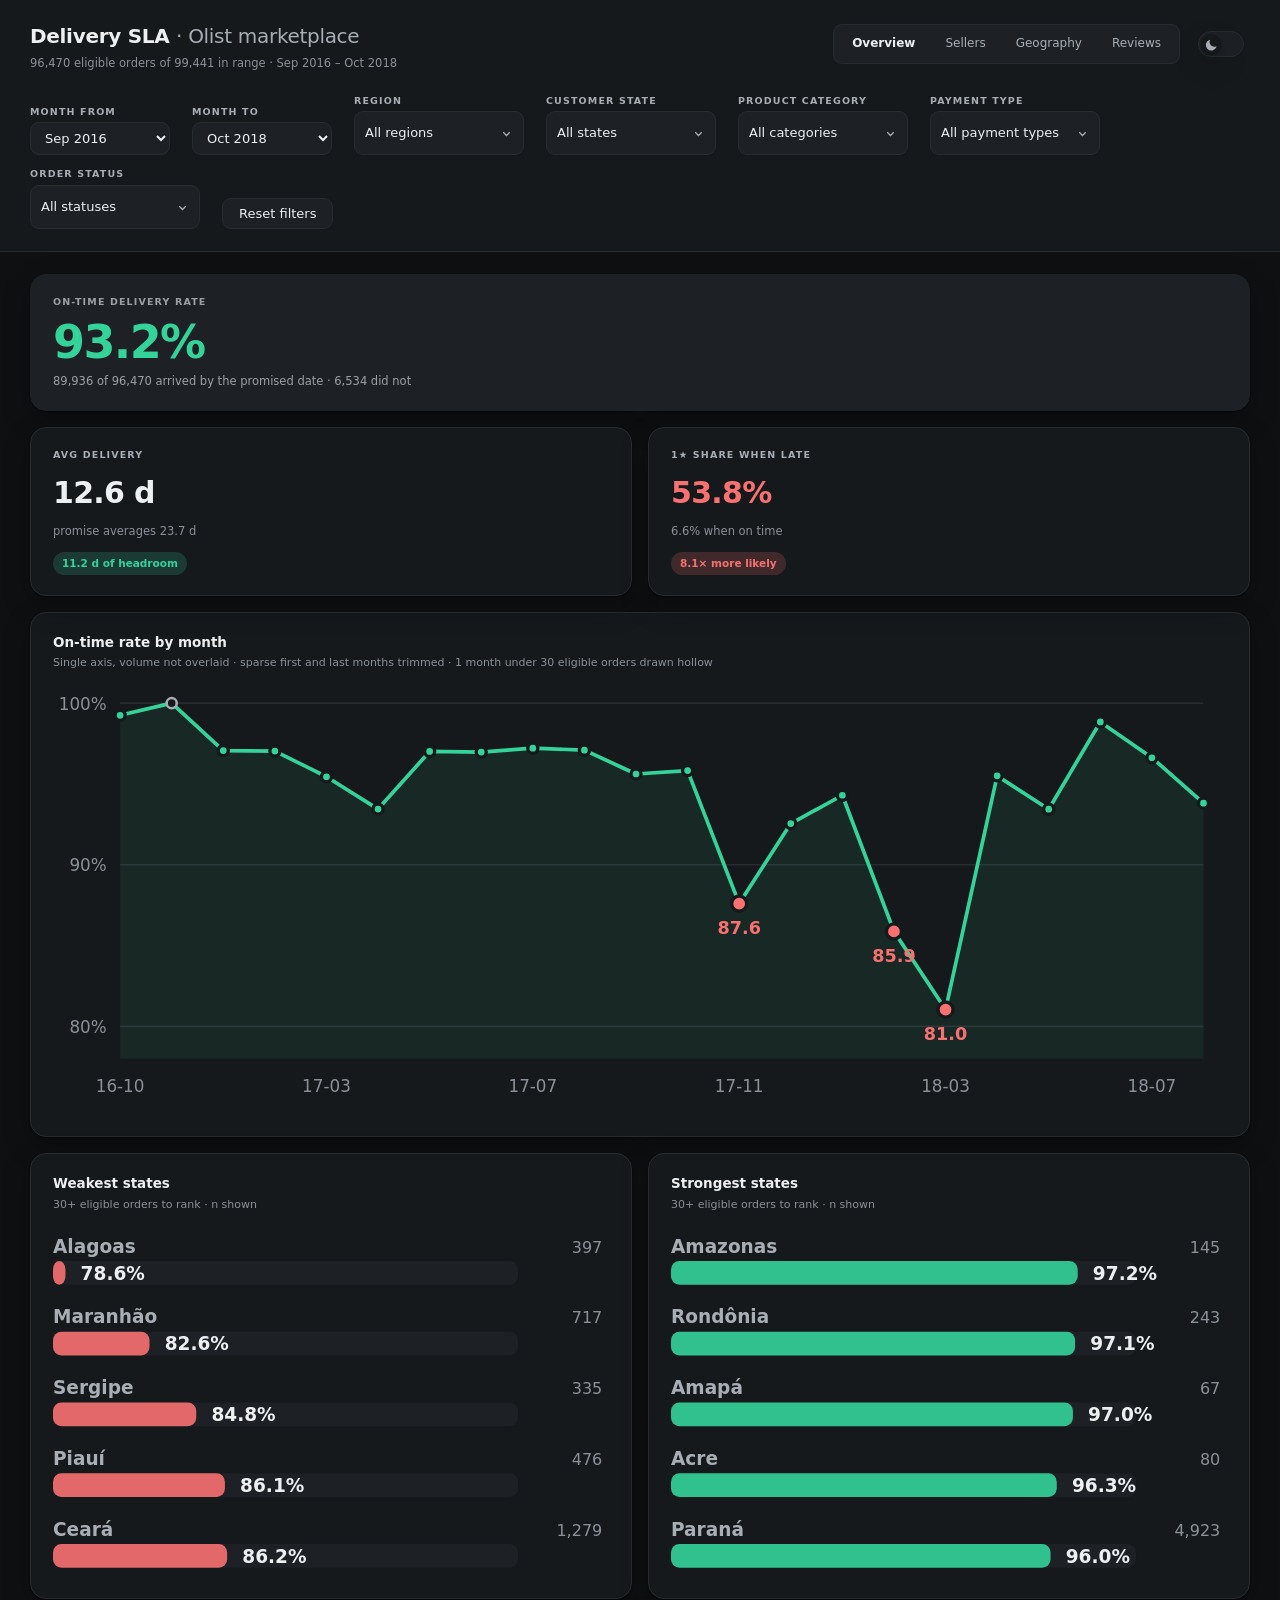
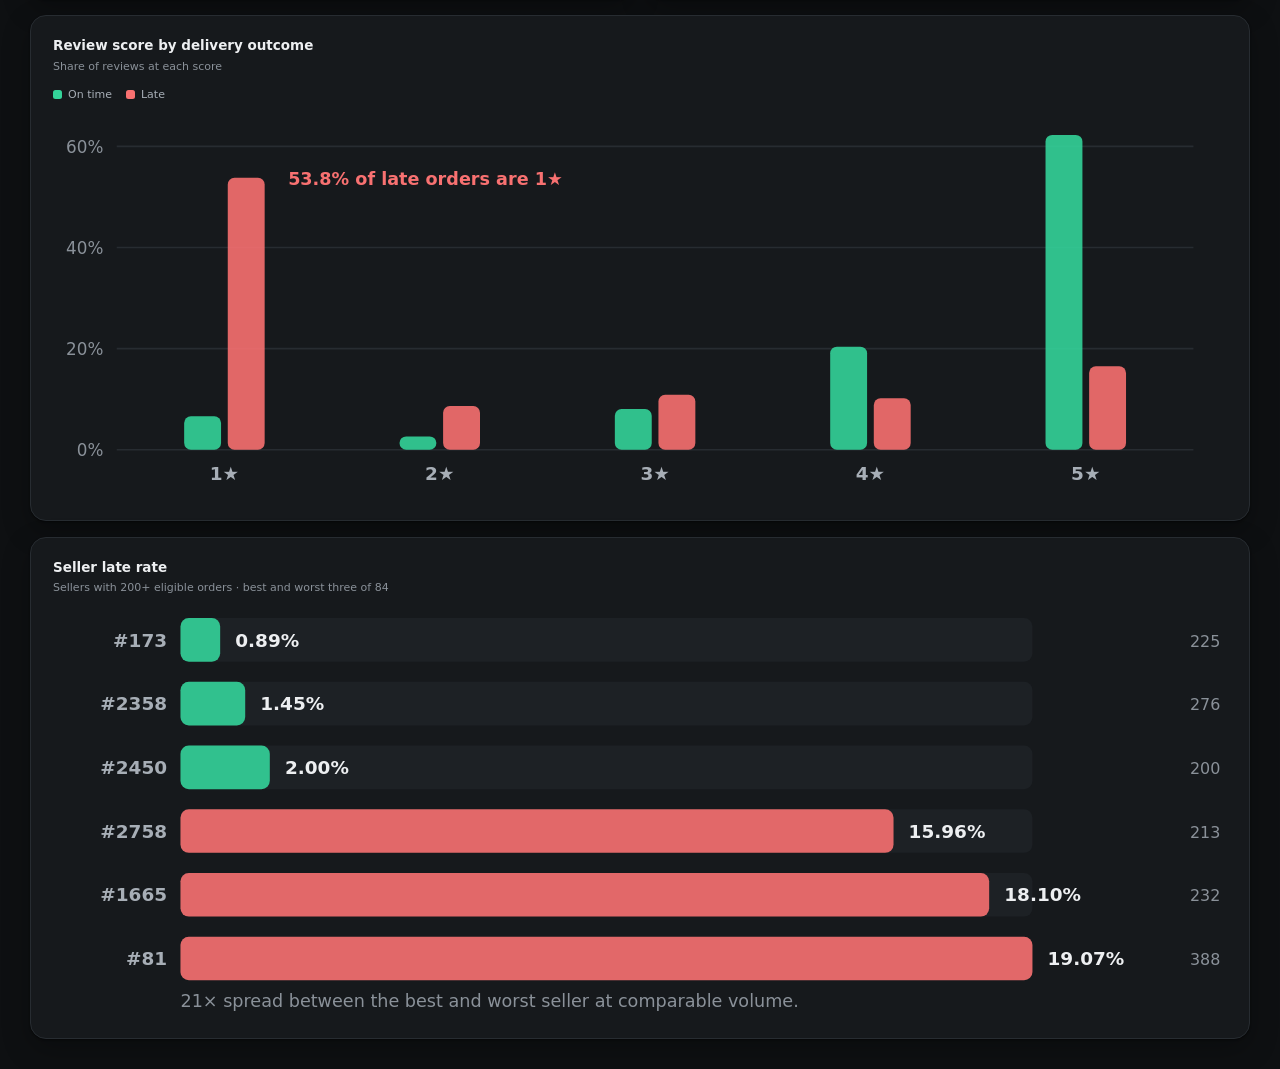
==== commit c52c58c9: "Rebuild Excel workbook for the Olist dataset Formula-driven KPI, geography, seller, approval-lag and" ====
--- a/dashboard/index.html
+++ b/dashboard/index.html
@@ -48,10 +48,11 @@
   <div class="filters">
     <div class="filter"><label for="f-from">Month from</label><select id="f-from"></select></div>
     <div class="filter"><label for="f-to">Month to</label><select id="f-to"></select></div>
-    <div class="filter"><label for="f-state">Customer state</label><select id="f-state"></select></div>
-    <div class="filter"><label for="f-category">Product category</label><select id="f-category"></select></div>
-    <div class="filter"><label for="f-payment">Payment type</label><select id="f-payment"></select></div>
-    <div class="filter"><label for="f-status">Order status</label><select id="f-status"></select></div>
+    <div class="filter"><span class="flabel" id="lab-region">Region</span><div class="ms" id="ms-region"></div></div>
+    <div class="filter"><span class="flabel" id="lab-cstate">Customer state</span><div class="ms" id="ms-cstate"></div></div>
+    <div class="filter"><span class="flabel" id="lab-category">Product category</span><div class="ms" id="ms-category"></div></div>
+    <div class="filter"><span class="flabel" id="lab-payment">Payment type</span><div class="ms" id="ms-payment"></div></div>
+    <div class="filter"><span class="flabel" id="lab-status">Order status</span><div class="ms" id="ms-status"></div></div>
     <button id="reset" type="button">Reset filters</button>
   </div>
 </header>
@@ -65,7 +66,7 @@
 
   <div class="t span2">
     <div class="h">On-time rate by month</div>
-    <div class="hs">Months with 500+ eligible orders · single axis, volume not overlaid</div>
+    <div class="hs" id="s-trend">&nbsp;</div>
     <div class="plot" id="c-trend"><div class="skel ar-wide"></div></div>
   </div>
   <div class="t">
@@ -142,11 +143,17 @@
   </div>
 
   <div class="t span2">
+    <div class="h">On-time rate by region</div>
+    <div class="hs" id="s-region">&nbsp;</div>
+    <div class="plot" id="c-region"><div class="skel ar-region"></div></div>
+  </div>
+  <div class="t span2">
     <div class="h">Where the late orders are</div>
     <div class="hs">Count of late deliveries, not rate — volume follows population</div>
     <div class="plot" id="c-latevol"><div class="skel ar-wide"></div></div>
   </div>
-  <div class="t span2">
+
+  <div class="t span4">
     <div class="h">Promise headroom by state</div>
     <div class="hs">Average promised days minus average actual days</div>
     <div class="plot" id="c-headroom"><div class="skel ar-wide"></div></div>
@@ -160,7 +167,7 @@
 
   <div class="t span2">
     <div class="h">Low review rate by month</div>
-    <div class="hs">Share of reviews scoring 1★ or 2★ · months with 500+ reviews</div>
+    <div class="hs" id="s-lowtrend">Share of reviews scoring 1★ or 2★</div>
     <div class="plot" id="c-lowtrend"><div class="skel ar-wide"></div></div>
   </div>
   <div class="t span2">
--- a/dashboard/styles.css
+++ b/dashboard/styles.css
@@ -157,7 +157,7 @@
 .filters { display: flex; flex-wrap: wrap; align-items: flex-end; gap: var(--s3) var(--s5); padding: var(--s5) 0; }
 .filter { display: flex; flex-direction: column; gap: var(--s1); }
 
-.filter label, .lab {
+.filter label, .flabel, .lab {
   font-size: var(--fs-micro);
   letter-spacing: 0.12em;
   text-transform: uppercase;
@@ -182,12 +182,98 @@
 
 :is(select, button):focus-visible { outline: 2px solid var(--good); outline-offset: 2px; }
 
+.ms { position: relative; }
+
+.ms-btn {
+  display: flex;
+  align-items: center;
+  gap: var(--s2);
+  min-width: 170px;
+  min-height: 44px;
+  width: 100%;
+  font: inherit;
+  font-size: var(--fs-body);
+  text-align: left;
+  color: var(--ink);
+  background: var(--surface-2);
+  border: 1px solid var(--border);
+  border-radius: var(--radius-sm);
+  padding: 7px 10px;
+  cursor: pointer;
+  transition: border-color var(--quick) var(--ease);
+}
+
+.ms-btn:hover { border-color: var(--label); }
+.ms-btn.on { border-color: var(--good); color: var(--ink); font-weight: 600; }
+.ms-sum { flex: 1; overflow: hidden; text-overflow: ellipsis; white-space: nowrap; }
+.ms-caret { width: 13px; height: 13px; fill: none; stroke: var(--label); stroke-width: 1.6; flex: none; }
+
+.ms-pop {
+  position: absolute;
+  z-index: 30;
+  top: calc(100% + 6px);
+  left: 0;
+  min-width: 260px;
+  max-width: 340px;
+  background: var(--surface);
+  border: 1px solid var(--border);
+  border-radius: var(--radius-sm);
+  box-shadow: var(--shadow-lift);
+  padding: var(--s2);
+}
+
+.ms-search {
+  width: 100%;
+  font: inherit;
+  font-size: var(--fs-body);
+  color: var(--ink);
+  background: var(--surface-2);
+  border: 1px solid var(--border);
+  border-radius: 7px;
+  padding: 8px 10px;
+  margin-bottom: var(--s2);
+}
+
+.ms-actions { display: flex; gap: var(--s2); margin-bottom: var(--s1); }
+
+.ms-act {
+  font: inherit;
+  font-size: var(--fs-cap);
+  color: var(--label);
+  background: none;
+  border: none;
+  border-radius: 6px;
+  padding: 6px 8px;
+  cursor: pointer;
+}
+
+.ms-act:hover { color: var(--ink); background: var(--surface-2); }
+.ms-list { max-height: 280px; overflow-y: auto; }
+
+.ms-opt {
+  display: flex;
+  align-items: center;
+  gap: var(--s2);
+  min-height: 44px;
+  padding: 0 var(--s2);
+  border-radius: 6px;
+  cursor: pointer;
+  font-size: var(--fs-body);
+}
+
+.ms-opt:hover { background: var(--surface-2); }
+.ms-opt[hidden] { display: none; }
+.ms-opt input { width: 16px; height: 16px; accent-color: var(--good); flex: none; cursor: pointer; }
+.ms-opt input:focus-visible { outline: 2px solid var(--good); outline-offset: 2px; }
+
 main { padding: var(--s5) var(--s6) var(--s6); }
 
 .bento {
   display: grid;
   grid-template-columns: repeat(4, 1fr);
-  grid-template-rows: 148px auto auto;
+  /* 148px is the floor, not the height: a KPI tile carrying a chip needs more and must not
+     clip it against the tile edge. Tiles in the row stretch together, so they stay aligned. */
+  grid-template-rows: minmax(148px, auto) auto auto;
   gap: var(--s4);
 }
 
@@ -205,6 +291,7 @@
 
 .t:hover { box-shadow: var(--shadow-lift); }
 .span2 { grid-column: span 2; }
+.span4 { grid-column: span 4; }
 
 .hero { background: var(--hero-bg); border-color: var(--hero-bg); color: var(--hero-ink); }
 .hero .lab, .hero .note { color: color-mix(in srgb, var(--hero-ink) 62%, transparent); }
@@ -261,6 +348,7 @@
 .area-bad { fill: var(--bad); }
 .dot-good, .dot-bad { stroke: var(--surface); stroke-width: 2; }
 .dot-good { fill: var(--good); }
+.dot-thin { fill: var(--surface); stroke: var(--label); stroke-width: 1.5; }
 .dot-bad { fill: var(--bad); }
 .flag-text { font-size: 10.5px; fill: var(--bad); font-weight: 700; }
 .caption-text { font-size: 10.5px; fill: var(--muted); }
@@ -310,6 +398,7 @@
 .skel-kpi { height: 104px; }
 .ar-wide { aspect-ratio: 700 / 258; }
 .ar-tall { aspect-ratio: 330 / 258; }
+.ar-region { aspect-ratio: 700 / 190; }
 
 /* Only shows when a recompute outlasts the delay, so fast filter changes never strobe. */
 .plot { position: relative; }
@@ -336,13 +425,13 @@
 
 @media (max-width: 1400px) {
   .bento { grid-template-columns: repeat(2, 1fr); grid-template-rows: auto; }
-  .span2 { grid-column: span 2; }
+  .span2, .span4 { grid-column: span 2; }
 }
 
 @media (max-width: 900px) {
   main, .topbar { padding-left: var(--s4); padding-right: var(--s4); }
   .bento { grid-template-columns: 1fr; }
-  .span2 { grid-column: span 1; }
+  .span2, .span4 { grid-column: span 1; }
   .controls { width: 100%; justify-content: space-between; }
   .seg { overflow-x: auto; }
   :root { --fs-hero: 38px; --fs-mid: 26px; }
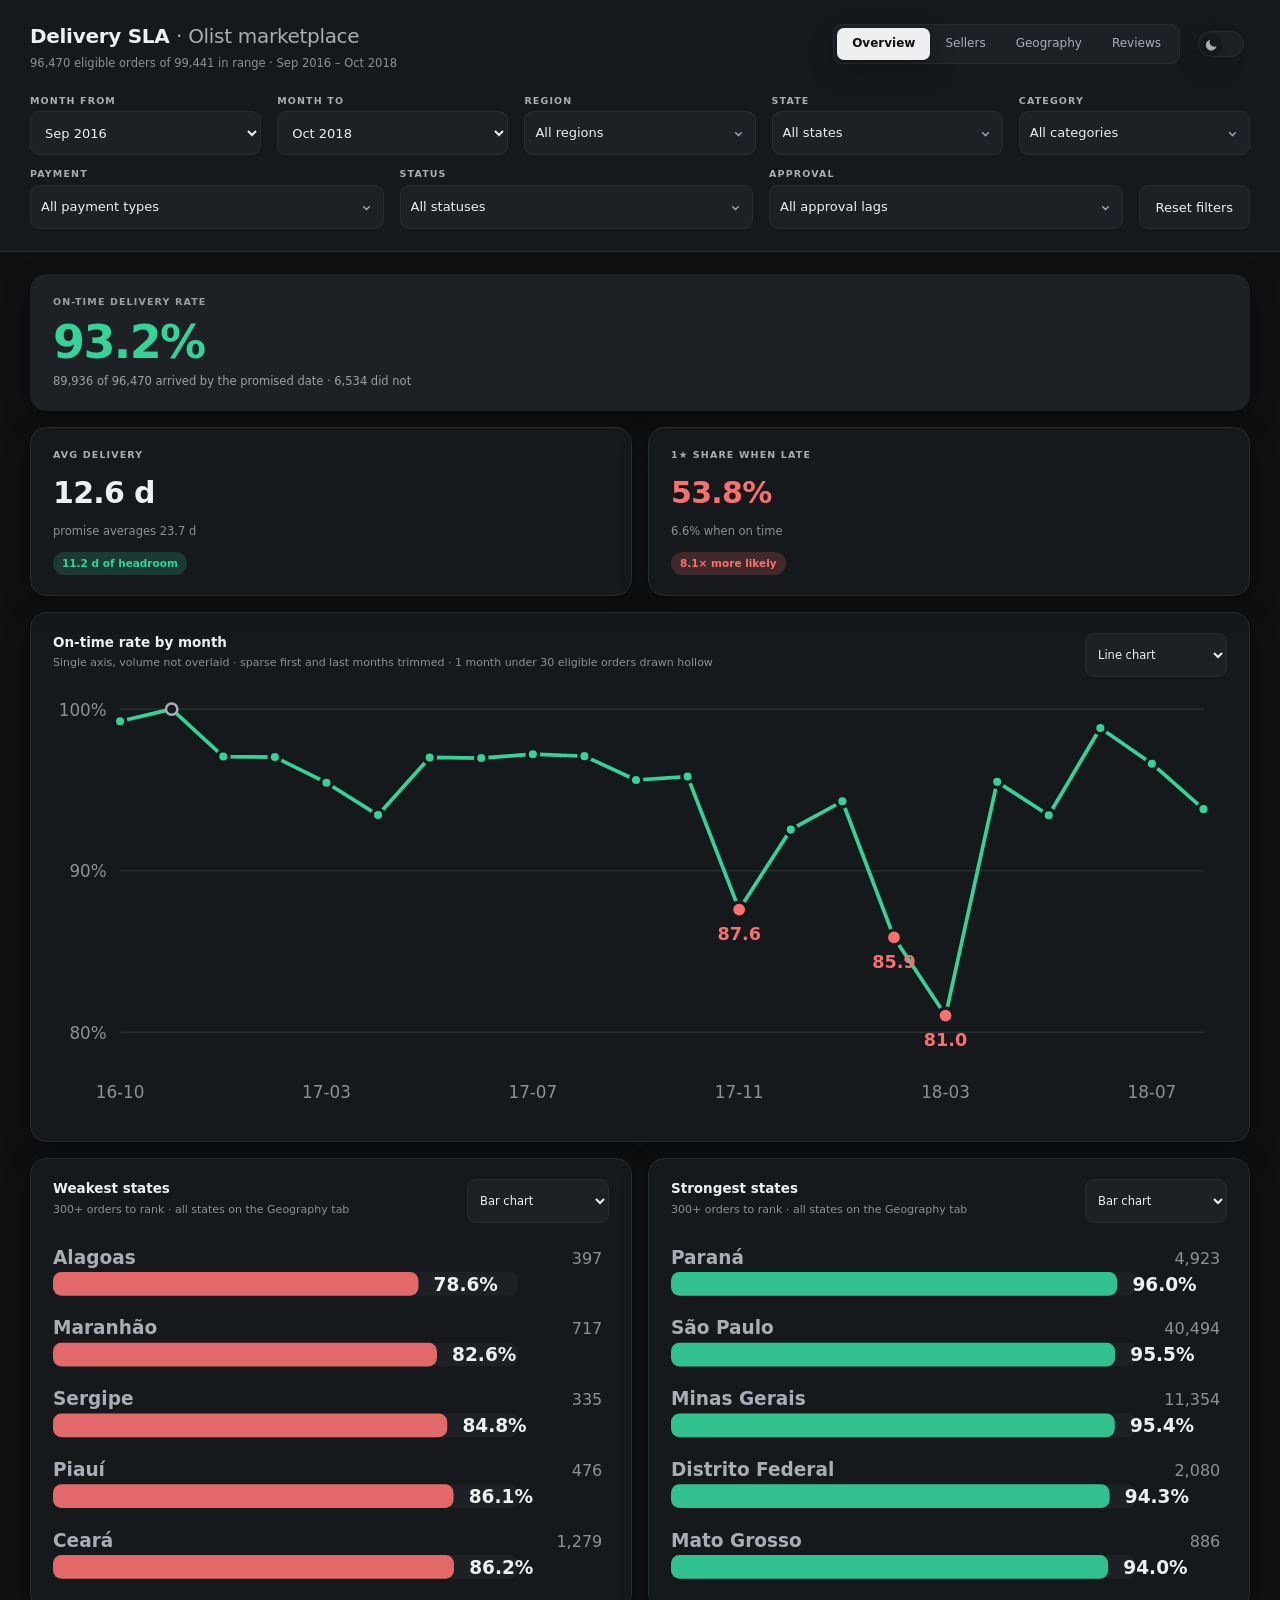
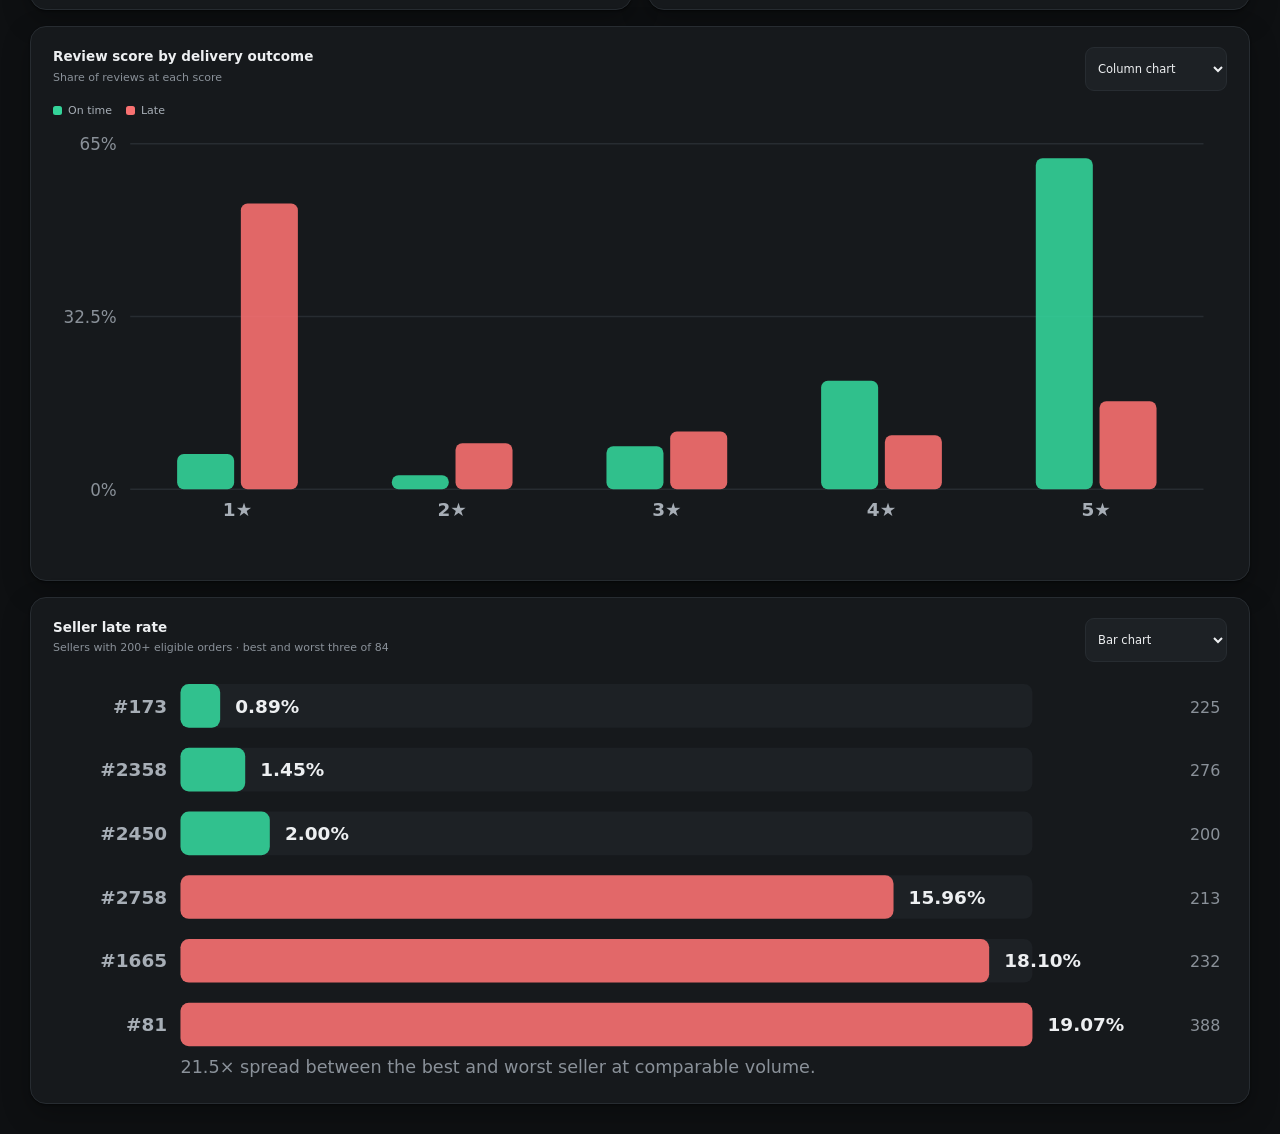
==== commit 3028e148: "Tighten wording and drop the credential flow from the data step The source dataset is downloaded man" ====
--- a/dashboard/index.html
+++ b/dashboard/index.html
@@ -10,6 +10,8 @@
     if (localStorage.getItem("theme") === "light") document.documentElement.dataset.theme = "light";
   } catch (e) { /* private window or blocked storage: keep the default */ }
 </script>
+<!-- empty data URI: stops the browser probing for favicon.ico, which is the only request the page did not make itself -->
+<link rel="icon" href="data:,">
 <link rel="stylesheet" href="styles.css">
 </head>
 <body>
@@ -49,10 +51,11 @@
     <div class="filter"><label for="f-from">Month from</label><select id="f-from"></select></div>
     <div class="filter"><label for="f-to">Month to</label><select id="f-to"></select></div>
     <div class="filter"><span class="flabel" id="lab-region">Region</span><div class="ms" id="ms-region"></div></div>
-    <div class="filter"><span class="flabel" id="lab-cstate">Customer state</span><div class="ms" id="ms-cstate"></div></div>
-    <div class="filter"><span class="flabel" id="lab-category">Product category</span><div class="ms" id="ms-category"></div></div>
-    <div class="filter"><span class="flabel" id="lab-payment">Payment type</span><div class="ms" id="ms-payment"></div></div>
-    <div class="filter"><span class="flabel" id="lab-status">Order status</span><div class="ms" id="ms-status"></div></div>
+    <div class="filter"><span class="flabel" id="lab-cstate">State</span><div class="ms" id="ms-cstate"></div></div>
+    <div class="filter"><span class="flabel" id="lab-category">Category</span><div class="ms" id="ms-category"></div></div>
+    <div class="filter"><span class="flabel" id="lab-payment">Payment</span><div class="ms" id="ms-payment"></div></div>
+    <div class="filter"><span class="flabel" id="lab-status">Status</span><div class="ms" id="ms-status"></div></div>
+    <div class="filter"><span class="flabel" id="lab-abucket">Approval</span><div class="ms" id="ms-abucket"></div></div>
     <button id="reset" type="button">Reset filters</button>
   </div>
 </header>
@@ -65,30 +68,50 @@
   <div class="t" id="k-onestar"><div class="skel skel-kpi"></div></div>
 
   <div class="t span2">
-    <div class="h">On-time rate by month</div>
-    <div class="hs" id="s-trend">&nbsp;</div>
+    <div class="card-head">
+      <div>
+        <div class="h">On-time rate by month</div>
+        <div class="hs" id="s-trend">&nbsp;</div>
+      </div>
+    </div>
     <div class="plot" id="c-trend"><div class="skel ar-wide"></div></div>
   </div>
   <div class="t">
-    <div class="h">Weakest states</div>
-    <div class="hs" id="s-worst">&nbsp;</div>
+    <div class="card-head">
+      <div>
+        <div class="h">Weakest states</div>
+        <div class="hs" id="s-worst">&nbsp;</div>
+      </div>
+    </div>
     <div class="plot" id="c-worst"><div class="skel ar-tall"></div></div>
   </div>
   <div class="t">
-    <div class="h">Strongest states</div>
-    <div class="hs" id="s-best">&nbsp;</div>
+    <div class="card-head">
+      <div>
+        <div class="h">Strongest states</div>
+        <div class="hs" id="s-best">&nbsp;</div>
+      </div>
+    </div>
     <div class="plot" id="c-best"><div class="skel ar-tall"></div></div>
   </div>
 
   <div class="t span2">
-    <div class="h">Review score by delivery outcome</div>
-    <div class="hs">Share of reviews at each score</div>
+    <div class="card-head">
+      <div>
+        <div class="h">Review score by delivery outcome</div>
+        <div class="hs">Share of reviews at each score</div>
+      </div>
+    </div>
     <div class="legend"><span><i class="sw good"></i>On time</span><span><i class="sw bad"></i>Late</span></div>
     <div class="plot" id="c-review"><div class="skel ar-wide"></div></div>
   </div>
   <div class="t span2">
-    <div class="h">Seller late rate</div>
-    <div class="hs" id="s-sellers">&nbsp;</div>
+    <div class="card-head">
+      <div>
+        <div class="h">Seller late rate</div>
+        <div class="hs" id="s-sellers">&nbsp;</div>
+      </div>
+    </div>
     <div class="plot" id="c-sellers"><div class="skel ar-wide"></div></div>
   </div>
 </section>
@@ -99,25 +122,61 @@
   <div class="t" id="k-median"><div class="skel skel-kpi"></div></div>
 
   <div class="t span2">
-    <div class="h">Worst sellers by late rate</div>
-    <div class="hs" id="s-worstsell">&nbsp;</div>
+    <div class="card-head">
+      <div>
+        <div class="h">Worst sellers by late rate</div>
+        <div class="hs" id="s-worstsell">&nbsp;</div>
+      </div>
+    </div>
     <div class="plot" id="c-worstsell"><div class="skel ar-wide"></div></div>
   </div>
   <div class="t span2">
-    <div class="h">Best sellers by late rate</div>
-    <div class="hs" id="s-bestsell">&nbsp;</div>
+    <div class="card-head">
+      <div>
+        <div class="h">Best sellers by late rate</div>
+        <div class="hs" id="s-bestsell">&nbsp;</div>
+      </div>
+    </div>
     <div class="plot" id="c-bestsell"><div class="skel ar-wide"></div></div>
   </div>
 
   <div class="t span2">
-    <div class="h">Late rate by seller state</div>
-    <div class="hs">Where the seller ships from</div>
-    <div class="plot" id="c-sellerstate"><div class="skel ar-wide"></div></div>
-  </div>
-  <div class="t span2">
-    <div class="h">Shipping within the state vs across states</div>
-    <div class="hs">Seller state compared with customer state on the same order</div>
+    <div class="card-head">
+      <div>
+        <div class="h">Late rate by seller state</div>
+        <div class="hs">Where the seller ships from</div>
+      </div>
+    </div>
+    <div class="plot scroll" id="c-sellerstate"><div class="skel ar-wide"></div></div>
+  </div>
+  <div class="t span2">
+    <div class="card-head">
+      <div>
+        <div class="h">Breach rate: within the state vs across states</div>
+        <div class="hs" id="s-crossstate">&nbsp;</div>
+      </div>
+    </div>
     <div class="plot" id="c-crossstate"><div class="skel ar-wide"></div></div>
+  </div>
+
+  <div class="t span2">
+    <div class="card-head">
+      <div>
+        <div class="h">SLA breach rate by approval lag</div>
+        <div class="hs" id="s-approval">&nbsp;</div>
+      </div>
+    </div>
+    <div class="plot" id="c-approval"><div class="skel ar-wide"></div></div>
+    <p class="note">Segmentation, not causation. An order placed late on a Friday is slow to approve <em>and</em> slow to reach a carrier, because both wait on the same working week. Full write-up in <code>reports/business_findings.md</code>.</p>
+  </div>
+  <div class="t span2">
+    <div class="card-head">
+      <div>
+        <div class="h">Approval lag within a fixed promise window</div>
+        <div class="hs" id="s-approvalband">&nbsp;</div>
+      </div>
+    </div>
+    <div class="plot" id="c-approvalband"><div class="skel ar-wide"></div></div>
   </div>
 </section>
 
@@ -127,35 +186,59 @@
   <div class="t" id="k-concentration"><div class="skel skel-kpi"></div></div>
 
   <div class="t span2">
-    <div class="h">On-time rate by customer state</div>
-    <div class="hs" id="s-allstates">&nbsp;</div>
+    <div class="card-head">
+      <div>
+        <div class="h">On-time rate by customer state</div>
+        <div class="hs" id="s-allstates">&nbsp;</div>
+      </div>
+    </div>
     <div class="plot scroll" id="c-allstates"><div class="skel ar-wide"></div></div>
   </div>
   <div class="t">
-    <div class="h">Slowest states</div>
-    <div class="hs">Average days from purchase to delivery</div>
+    <div class="card-head">
+      <div>
+        <div class="h">Slowest states</div>
+        <div class="hs">Average days from purchase to delivery</div>
+      </div>
+    </div>
     <div class="plot" id="c-slowest"><div class="skel ar-tall"></div></div>
   </div>
   <div class="t">
-    <div class="h">Fastest states</div>
-    <div class="hs">Average days from purchase to delivery</div>
+    <div class="card-head">
+      <div>
+        <div class="h">Fastest states</div>
+        <div class="hs">Average days from purchase to delivery</div>
+      </div>
+    </div>
     <div class="plot" id="c-fastest"><div class="skel ar-tall"></div></div>
   </div>
 
   <div class="t span2">
-    <div class="h">On-time rate by region</div>
-    <div class="hs" id="s-region">&nbsp;</div>
+    <div class="card-head">
+      <div>
+        <div class="h">On-time rate by region</div>
+        <div class="hs" id="s-region">&nbsp;</div>
+      </div>
+    </div>
     <div class="plot" id="c-region"><div class="skel ar-region"></div></div>
   </div>
   <div class="t span2">
-    <div class="h">Where the late orders are</div>
-    <div class="hs">Count of late deliveries, not rate — volume follows population</div>
-    <div class="plot" id="c-latevol"><div class="skel ar-wide"></div></div>
+    <div class="card-head">
+      <div>
+        <div class="h">Where the late orders are</div>
+        <div class="hs">Count of late deliveries, not rate — volume follows population</div>
+      </div>
+    </div>
+    <div class="plot scroll" id="c-latevol"><div class="skel ar-wide"></div></div>
   </div>
 
   <div class="t span4">
-    <div class="h">Promise headroom by state</div>
-    <div class="hs">Average promised days minus average actual days</div>
+    <div class="card-head">
+      <div>
+        <div class="h">Promise headroom by state</div>
+        <div class="hs">Average promised days minus average actual days</div>
+      </div>
+    </div>
     <div class="plot" id="c-headroom"><div class="skel ar-wide"></div></div>
   </div>
 </section>
@@ -166,24 +249,40 @@
   <div class="t" id="k-noreview"><div class="skel skel-kpi"></div></div>
 
   <div class="t span2">
-    <div class="h">Low review rate by month</div>
-    <div class="hs" id="s-lowtrend">Share of reviews scoring 1★ or 2★</div>
+    <div class="card-head">
+      <div>
+        <div class="h">Low review rate by month</div>
+        <div class="hs" id="s-lowtrend">Share of reviews scoring 1★ or 2★</div>
+      </div>
+    </div>
     <div class="plot" id="c-lowtrend"><div class="skel ar-wide"></div></div>
   </div>
   <div class="t span2">
-    <div class="h">Low review rate by how late the order was</div>
-    <div class="hs">Lateness measured against the promised date</div>
+    <div class="card-head">
+      <div>
+        <div class="h">Low review rate by how late the order was</div>
+        <div class="hs">Lateness measured against the promised date</div>
+      </div>
+    </div>
     <div class="plot" id="c-bydelay"><div class="skel ar-wide"></div></div>
   </div>
 
   <div class="t span2">
-    <div class="h">Review score mix</div>
-    <div class="hs">Every reviewed order in the current filter</div>
+    <div class="card-head">
+      <div>
+        <div class="h">Review score mix</div>
+        <div class="hs">Every reviewed order in the current filter</div>
+      </div>
+    </div>
     <div class="plot" id="c-mix"><div class="skel ar-wide"></div></div>
   </div>
   <div class="t span2">
-    <div class="h">Low review rate by state</div>
-    <div class="hs" id="s-lowstate">&nbsp;</div>
+    <div class="card-head">
+      <div>
+        <div class="h">Low review rate by state</div>
+        <div class="hs" id="s-lowstate">&nbsp;</div>
+      </div>
+    </div>
     <div class="plot" id="c-lowstate"><div class="skel ar-wide"></div></div>
   </div>
 </section>
--- a/dashboard/styles.css
+++ b/dashboard/styles.css
@@ -1,4 +1,7 @@
 :root {
+  /* tells the browser to paint native scrollbars, form controls and focus rings dark */
+  color-scheme: dark;
+
   --bg: #0E1012;
   --surface: #16191C;
   --surface-2: #1D2125;
@@ -13,6 +16,10 @@
   --hero-good: var(--good);
   --hero-bg: var(--surface-2);
   --hero-ink: var(--ink);
+  --hero-border: var(--hero-bg);
+  /* The selected tab stays an inverted pill in both themes; it is the only navigation cue. */
+  --tab-active-bg: var(--ink);
+  --tab-active-ink: var(--bg);
   --shadow: 0 1px 2px rgba(0, 0, 0, 0.45), 0 10px 28px rgba(0, 0, 0, 0.26);
   --shadow-lift: 0 2px 5px rgba(0, 0, 0, 0.5), 0 16px 38px rgba(0, 0, 0, 0.34);
   --sheen: rgba(255, 255, 255, 0.06);
@@ -35,11 +42,15 @@
   --radius: 16px;
   --radius-sm: 9px;
   --quick: 140ms;
+  --slow: 190ms;
   --ease: cubic-bezier(0.2, 0, 0.2, 1);
+  --ease-out: cubic-bezier(0, 0, 0.2, 1);
   --font: "Segoe UI", "Segoe UI Variable Text", system-ui, Tahoma, sans-serif;
 }
 
 :root[data-theme="light"] {
+  color-scheme: light;
+
   --bg: #F3F4F1;
   --surface: #FFFFFF;
   --surface-2: #F8F9F6;
@@ -51,15 +62,30 @@
   --bad: #DC2626;
 
   --track: #EAECE8;
-  --hero-good: #4ADE80;
-  --hero-bg: var(--ink);
-  --hero-ink: var(--surface);
+  /* On white the hero keeps the surface of every other tile; the 46px number and the accent carry
+     the emphasis. The dark-theme green reads at 1.7:1 here, well under AA, so --good is used. */
+  --hero-good: var(--good);
+  --hero-bg: var(--surface);
+  --hero-ink: var(--ink);
+  --hero-border: var(--border);
+  --tab-active-bg: var(--ink);
+  --tab-active-ink: var(--surface);
   --shadow: 0 1px 2px rgba(21, 23, 26, 0.04), 0 6px 18px rgba(21, 23, 26, 0.05);
   --shadow-lift: 0 2px 5px rgba(21, 23, 26, 0.06), 0 14px 32px rgba(21, 23, 26, 0.09);
   --sheen: rgba(21, 23, 26, 0.05);
 }
 
 * { box-sizing: border-box; }
+
+* {
+  scrollbar-width: thin;
+  scrollbar-color: var(--border) transparent;
+}
+
+::-webkit-scrollbar { width: 9px; height: 9px; }
+::-webkit-scrollbar-track { background: transparent; }
+::-webkit-scrollbar-thumb { background: var(--border); border-radius: 5px; }
+::-webkit-scrollbar-thumb:hover { background: var(--label); }
 
 body {
   margin: 0;
@@ -106,11 +132,22 @@
   border-radius: 7px;
   padding: 7px 15px;
   cursor: pointer;
-  transition: color var(--quick) var(--ease), background var(--quick) var(--ease);
-}
-
-.tab:hover { color: var(--ink); }
-.tab[aria-selected="true"] { background: var(--hero-bg); color: var(--hero-ink); font-weight: 600; }
+  transition: color var(--quick) var(--ease-out), background var(--quick) var(--ease-out),
+    box-shadow var(--quick) var(--ease-out);
+}
+
+/* Hover is a faint wash; selected is the inverted pill. The two must not look alike. */
+.tab:hover:not([aria-selected="true"]) {
+  color: var(--ink);
+  background: color-mix(in srgb, var(--ink) 9%, transparent);
+}
+
+.tab[aria-selected="true"] {
+  background: var(--tab-active-bg);
+  color: var(--tab-active-ink);
+  font-weight: 650;
+  box-shadow: var(--shadow);
+}
 
 .toggle {
   display: inline-flex;
@@ -131,7 +168,10 @@
   border-radius: 999px;
   background: var(--surface-2);
   border: 1px solid var(--border);
-}
+  transition: border-color var(--quick) var(--ease-out);
+}
+
+.toggle:hover .toggle-track { border-color: var(--label); }
 
 .toggle-thumb {
   position: absolute;
@@ -144,7 +184,7 @@
   box-shadow: var(--shadow);
   display: grid;
   place-items: center;
-  transition: transform var(--quick) var(--ease);
+  transition: transform var(--slow) var(--ease-out);
 }
 
 :root[data-theme="light"] .toggle-thumb { transform: translateX(20px); }
@@ -154,8 +194,10 @@
 :root[data-theme="light"] .icon.moon { display: none; }
 :root[data-theme="light"] .icon.sun { display: block; }
 
-.filters { display: flex; flex-wrap: wrap; align-items: flex-end; gap: var(--s3) var(--s5); padding: var(--s5) 0; }
-.filter { display: flex; flex-direction: column; gap: var(--s1); }
+/* Eight controls plus Reset only fit on one row if each may shrink; min-width:0 is what actually
+   permits that, since a flex item defaults to min-width:auto and refuses to go below its content. */
+.filters { display: flex; flex-wrap: wrap; align-items: flex-end; gap: var(--s3) var(--s4); padding: var(--s5) 0; }
+.filter { display: flex; flex-direction: column; gap: var(--s1); flex: 1 1 0; min-width: 0; }
 
 .filter label, .flabel, .lab {
   font-size: var(--fs-micro);
@@ -173,12 +215,17 @@
   border: 1px solid var(--border);
   border-radius: var(--radius-sm);
   padding: 7px 10px;
-  transition: border-color var(--quick) var(--ease);
-}
-
-select { min-width: 140px; }
-select:hover, #reset:hover { border-color: var(--label); }
-#reset { cursor: pointer; padding: 7px var(--s4); }
+  min-height: 44px;
+  transition: border-color var(--quick) var(--ease-out), background var(--quick) var(--ease-out);
+}
+
+/* Matches .ms-btn so the month pickers and the multi-selects line up in the same row. */
+.filter select { width: 100%; min-width: 0; }
+select:hover, #reset:hover {
+  border-color: var(--label);
+  background: color-mix(in srgb, var(--ink) 6%, var(--surface-2));
+}
+#reset { flex: none; cursor: pointer; padding: 7px var(--s4); align-self: flex-end; }
 
 :is(select, button):focus-visible { outline: 2px solid var(--good); outline-offset: 2px; }
 
@@ -188,9 +235,9 @@
   display: flex;
   align-items: center;
   gap: var(--s2);
-  min-width: 170px;
+  width: 100%;
+  min-width: 0;
   min-height: 44px;
-  width: 100%;
   font: inherit;
   font-size: var(--fs-body);
   text-align: left;
@@ -200,10 +247,13 @@
   border-radius: var(--radius-sm);
   padding: 7px 10px;
   cursor: pointer;
-  transition: border-color var(--quick) var(--ease);
-}
-
-.ms-btn:hover { border-color: var(--label); }
+  transition: border-color var(--quick) var(--ease-out), background var(--quick) var(--ease-out);
+}
+
+.ms-btn:hover {
+  border-color: var(--label);
+  background: color-mix(in srgb, var(--ink) 6%, var(--surface-2));
+}
 .ms-btn.on { border-color: var(--good); color: var(--ink); font-weight: 600; }
 .ms-sum { flex: 1; overflow: hidden; text-overflow: ellipsis; white-space: nowrap; }
 .ms-caret { width: 13px; height: 13px; fill: none; stroke: var(--label); stroke-width: 1.6; flex: none; }
@@ -247,6 +297,7 @@
   cursor: pointer;
 }
 
+.ms-act { transition: color var(--quick) var(--ease-out), background var(--quick) var(--ease-out); }
 .ms-act:hover { color: var(--ink); background: var(--surface-2); }
 .ms-list { max-height: 280px; overflow-y: auto; }
 
@@ -261,6 +312,7 @@
   font-size: var(--fs-body);
 }
 
+.ms-opt { transition: background var(--quick) var(--ease-out); }
 .ms-opt:hover { background: var(--surface-2); }
 .ms-opt[hidden] { display: none; }
 .ms-opt input { width: 16px; height: 16px; accent-color: var(--good); flex: none; cursor: pointer; }
@@ -286,14 +338,15 @@
   padding: 20px 22px;
   min-width: 0;
   box-shadow: var(--shadow);
-  transition: box-shadow var(--quick) var(--ease), border-color var(--quick) var(--ease);
-}
-
-.t:hover { box-shadow: var(--shadow-lift); }
+  transition: box-shadow var(--slow) var(--ease-out), border-color var(--slow) var(--ease-out);
+}
+
+/* No transform here: .enter keeps animation-fill-mode both, which would win over a hover transform. */
+.t:hover { box-shadow: var(--shadow-lift); border-color: var(--label); }
 .span2 { grid-column: span 2; }
 .span4 { grid-column: span 4; }
 
-.hero { background: var(--hero-bg); border-color: var(--hero-bg); color: var(--hero-ink); }
+.hero { background: var(--hero-bg); border-color: var(--hero-border); color: var(--hero-ink); }
 .hero .lab, .hero .note { color: color-mix(in srgb, var(--hero-ink) 62%, transparent); }
 
 .big { font-size: var(--fs-hero); font-weight: 700; letter-spacing: -1.6px; margin-top: 10px; line-height: 1; }
@@ -322,6 +375,115 @@
 
 .h { font-size: var(--fs-title); font-weight: 650; margin-bottom: 3px; }
 .hs { font-size: 11px; color: var(--muted); margin-bottom: var(--s3); }
+
+.card-head {
+  display: flex;
+  align-items: flex-start;
+  justify-content: space-between;
+  gap: var(--s4);
+  margin-bottom: var(--s3);
+}
+
+/* min-width:0 lets the title block shrink and wrap at word boundaries instead of one word a line */
+.card-head > div:first-child { flex: 1 1 auto; min-width: 0; }
+
+.card-head .hs { margin-bottom: 0; }
+
+.view-pick {
+  flex: 0 0 auto;
+  width: 142px;
+  max-width: 142px;
+  min-height: 44px;
+  font-family: inherit;
+  font-size: var(--fs-cap);
+  color: var(--ink);
+  background: var(--surface-2);
+  border: 1px solid var(--border);
+  border-radius: var(--radius-sm);
+  padding: 6px 8px;
+  cursor: pointer;
+  transition: border-color var(--quick) var(--ease-out);
+}
+
+.view-pick:hover { border-color: var(--label); }
+.view-pick:focus-visible { outline: 2px solid var(--good); outline-offset: 2px; }
+
+.table-wrap { max-height: 340px; overflow-y: auto; }
+
+table.view-table {
+  width: 100%;
+  border-collapse: collapse;
+  font-size: var(--fs-cap);
+  font-variant-numeric: tabular-nums;
+}
+
+table.view-table th {
+  position: sticky;
+  top: 0;
+  background: var(--surface);
+  text-align: left;
+  padding: 0;
+  border-bottom: 1px solid var(--border);
+}
+
+table.view-table th.num, table.view-table td.num { text-align: right; }
+table.view-table th.num .th-sort { justify-content: flex-end; }
+
+.th-sort {
+  display: flex;
+  align-items: center;
+  gap: 4px;
+  width: 100%;
+  font: inherit;
+  font-size: var(--fs-micro);
+  letter-spacing: 0.08em;
+  text-transform: uppercase;
+  font-weight: 700;
+  color: var(--label);
+  background: none;
+  border: none;
+  padding: var(--s2) 6px;
+  cursor: pointer;
+}
+
+.th-sort:hover { color: var(--ink); }
+.th-sort:focus-visible { outline: 2px solid var(--good); outline-offset: -2px; }
+
+table.view-table td {
+  padding: 7px 6px;
+  border-bottom: 1px solid var(--border);
+  color: var(--ink);
+}
+
+table.view-table tbody tr:hover td { background: var(--surface-2); }
+table.view-table tr.weak td { color: var(--label); }
+.flag { color: var(--label); font-size: var(--fs-micro); text-transform: uppercase; letter-spacing: 0.06em; }
+
+.slice { stroke: var(--surface); stroke-width: 1; }
+.slice-text { font-size: 10px; font-weight: 700; fill: var(--ink); }
+.donut-total { font-size: 22px; font-weight: 680; fill: var(--ink); }
+.seg-text { font-size: 10px; font-weight: 600; fill: var(--surface); }
+
+.donut-switch { display: flex; gap: var(--s1); margin-bottom: var(--s2); }
+
+.donut-switch button {
+  font: inherit;
+  font-size: var(--fs-cap);
+  color: var(--label);
+  background: var(--surface-2);
+  border: 1px solid var(--border);
+  border-radius: 7px;
+  padding: 7px 12px;
+  min-height: 36px;
+  cursor: pointer;
+}
+
+.donut-switch button.on { color: var(--tab-active-ink); background: var(--tab-active-bg); border-color: var(--tab-active-bg); }
+.donut-switch button:focus-visible { outline: 2px solid var(--good); outline-offset: 2px; }
+
+.swap { animation: fade 120ms var(--ease-out) both; }
+
+@keyframes fade { from { opacity: 0; } to { opacity: 1; } }
 
 .legend { display: flex; gap: 14px; font-size: 11px; color: var(--label); margin-bottom: var(--s2); }
 .sw { width: 9px; height: 9px; border-radius: 2.5px; display: inline-block; margin-right: 6px; vertical-align: -1px; }
@@ -343,17 +505,19 @@
 .line-good, .line-bad { stroke-width: 2.2; fill: none; stroke-linejoin: round; stroke-linecap: round; }
 .line-good { stroke: var(--good); }
 .line-bad { stroke: var(--bad); }
-.area-good, .area-bad { opacity: 0.08; }
+.area-good, .area-bad { opacity: 0.26; }
 .area-good { fill: var(--good); }
 .area-bad { fill: var(--bad); }
 .dot-good, .dot-bad { stroke: var(--surface); stroke-width: 2; }
 .dot-good { fill: var(--good); }
+.dot-rule { stroke: var(--border); stroke-dasharray: 2 4; }
 .dot-thin { fill: var(--surface); stroke: var(--label); stroke-width: 1.5; }
 .dot-bad { fill: var(--bad); }
+.flag-leader { stroke: var(--bad); stroke-width: 1; opacity: 0.5; }
 .flag-text { font-size: 10.5px; fill: var(--bad); font-weight: 700; }
 .caption-text { font-size: 10.5px; fill: var(--muted); }
 
-.bar { transition: opacity var(--quick) var(--ease); }
+.bar { transition: opacity var(--quick) var(--ease-out); }
 .plot:hover .bar { opacity: 0.5; }
 .plot:hover .bar:hover { opacity: 1; }
 
@@ -416,11 +580,17 @@
 .busy .plot::after { opacity: 0.6; transition: opacity var(--quick) var(--ease) 120ms; }
 .busy .plot { cursor: progress; }
 
-.enter { animation: rise 220ms var(--ease) both; }
+.enter { animation: rise 200ms var(--ease-out) both; }
 
 @keyframes rise {
   from { opacity: 0; transform: translateY(5px); }
   to { opacity: 1; transform: none; }
+}
+
+/* Above this the controls shrink to share one row; below it they need a real basis again, so the
+   bar breaks into two tidy rows instead of eight slivers. */
+@media (max-width: 1280px) {
+  .filter { flex: 1 1 200px; }
 }
 
 @media (max-width: 1400px) {
@@ -440,8 +610,10 @@
 @media (prefers-reduced-motion: reduce) {
   *, *::before, *::after {
     animation-duration: 0.01ms !important;
+    animation-delay: 0ms !important;
     animation-iteration-count: 1 !important;
     transition-duration: 0.01ms !important;
+    transition-delay: 0ms !important;
   }
   .skel::after { display: none; }
 }
